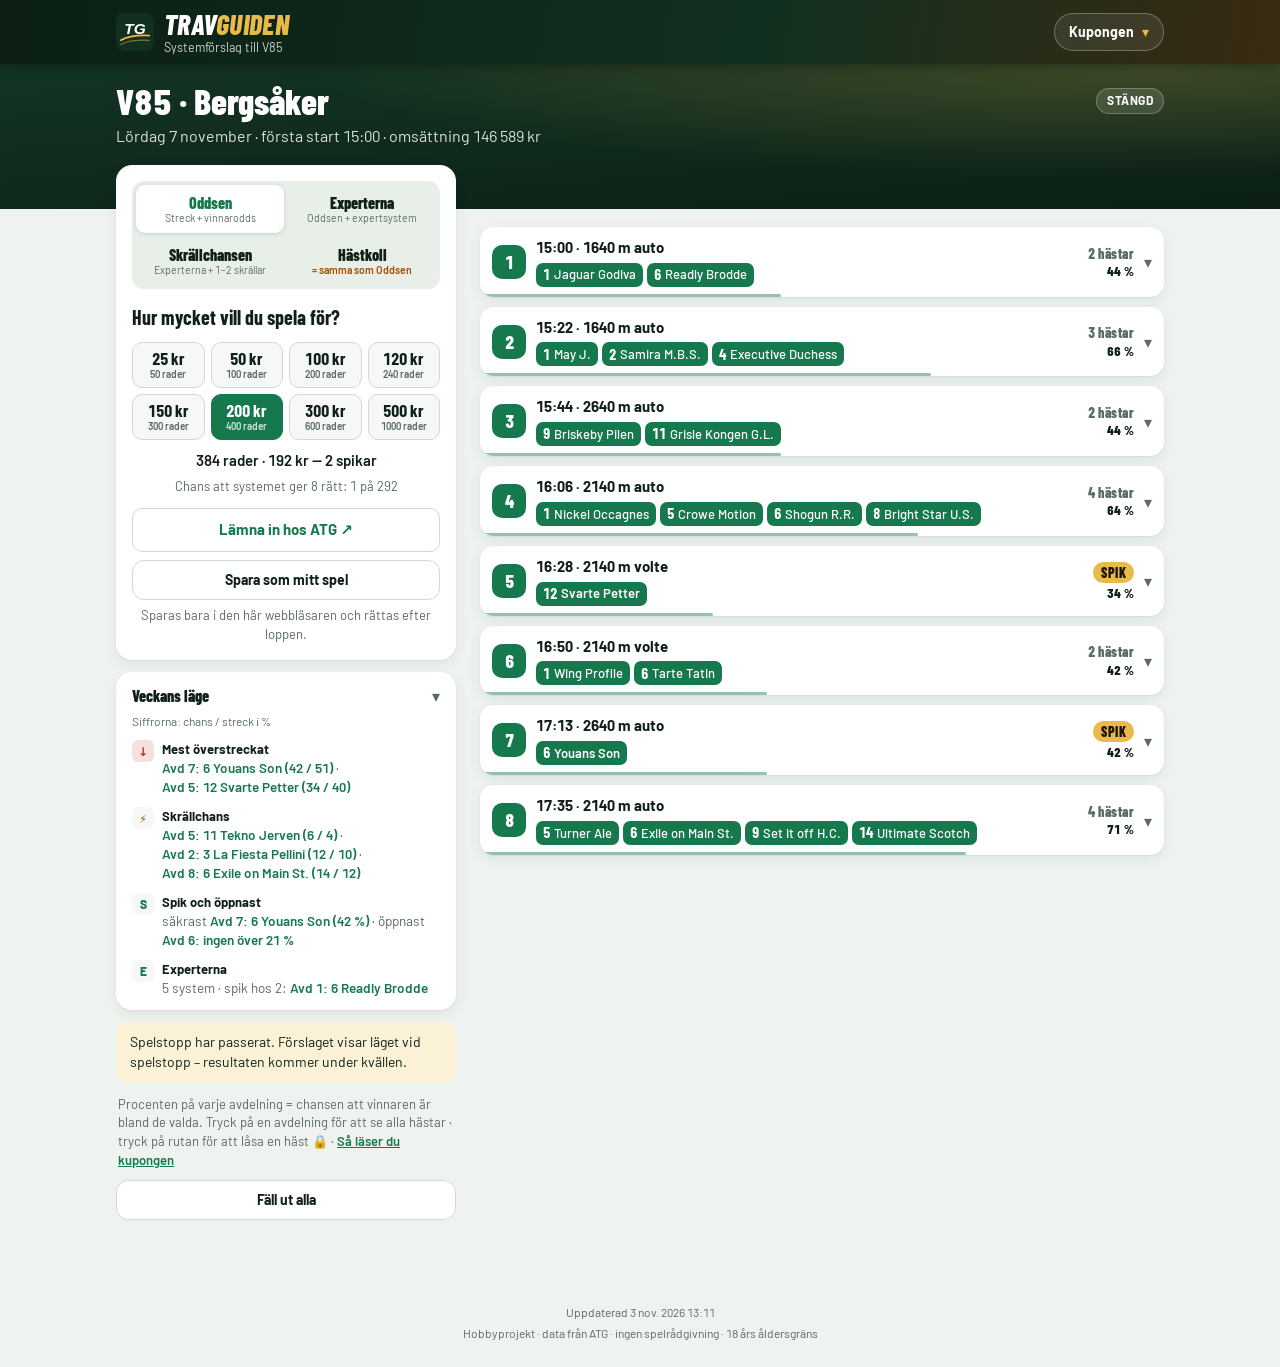
==== docs/index.html @ 3c661cef "Rätta: "= samma som Oddsen" markerades på kupongens knappar när rättningen visades body har också da" ====
<!doctype html>
<html lang="sv">
<head>
<meta charset="utf-8">
<meta name="viewport" content="width=device-width, initial-scale=1, viewport-fit=cover">
<meta name="theme-color" content="#0b1f15">
<meta name="description" content="Travguiden – systemförslag till lördagens V85 och V75 med streck, chans och värde per häst.">
<title>Travguiden</title>
<link rel="icon" type="image/svg+xml" href="bilder/ikon.svg?v=2">
<link rel="icon" type="image/png" sizes="32x32" href="bilder/ikon-32.png?v=2">
<link rel="apple-touch-icon" href="bilder/ikon-180.png?v=2">
<link rel="manifest" href="manifest.webmanifest?v=2">
<meta name="apple-mobile-web-app-title" content="Travguiden">
<link rel="preconnect" href="https://fonts.googleapis.com">
<link rel="preconnect" href="https://fonts.gstatic.com" crossorigin>
<link rel="stylesheet" href="https://fonts.googleapis.com/css2?family=Barlow:wght@400;500;600;700&family=Barlow+Condensed:wght@600;700;800&display=swap">
<link rel="stylesheet" href="app.css?v=20261103g">
<script type="module" src="app.js?v=20261103g"></script>
</head>
<body data-vy="kupong">
<header class="topp">
  <div class="topp-inre">
    <a class="varumarke" href="#kupong" aria-label="Travguiden – till kupongen">
      <img class="varumarke-ikon" src="bilder/ikon.svg?v=2" width="38" height="38" alt="">
      <span class="varumarke-text">
        <span class="ordmarke">TRAV<span>GUIDEN</span></span>
        <span id="undertitel" class="undertitel">Systemförslag till V85 och V75</span>
      </span>
    </a>
    <nav class="meny-val" aria-label="Huvudmeny">
      <button id="meny-knapp" class="meny-knapp" type="button" aria-haspopup="true" aria-expanded="false" aria-controls="meny-lista">
        <span id="meny-aktuell">Kupongen</span><span class="pil" aria-hidden="true">▾</span>
      </button>
      <ul id="meny-lista" class="meny-lista" hidden>
        <li><a href="#kupong" data-vy="kupong"><b>Kupongen</b><span>Systemförslag för lördagens omgång</span></a></li>
        <li><a href="#rattning" data-vy="rattning"><b>Förra omgången</b><span>Rättning av senaste omgången</span></a></li>
        <li><a href="#backtest" data-vy="backtest"><b>Om du spelat varje omgång</b><span>Insats, vinst och saldo sedan 2023</span></a></li>
        <li><a href="#om" data-vy="om"><b>Så funkar Travguiden</b><span>Streck, chans, värde och hur systemet räknas fram</span></a></li>
      </ul>
    </nav>
  </div>
</header>

<main>
  <!-- ===== Kupongen ===== -->
  <section class="vy" data-vy="kupong">
    <div class="omgang">
      <div class="omgang-inre">
        <div class="topprad">
          <h1 id="rubrik">Laddar …</h1>
          <span id="status" class="status" hidden></span>
        </div>
        <p id="underrubrik"></p>
        <p id="nedrakning" class="nedrakning" hidden></p>
      </div>
    </div>
    <div class="innehall tva-kolumner">
      <div class="sidopanel">
        <section class="kort budget" aria-labelledby="budget-rubrik">
<div class="forslag" role="radiogroup" aria-label="Vilket förslag">
            <button type="button" role="radio" data-kalla="modell" aria-checked="true"><b>Oddsen</b><span>Streck + vinnarodds</span></button>
            <button type="button" role="radio" data-kalla="experter" aria-checked="false"><b>Experterna</b><span>Oddsen + expertsystem</span></button>
            <button type="button" role="radio" data-kalla="skrall" aria-checked="false"><b>Skrällchansen</b><span>Experterna + 1–2 skrällar</span></button>
            <button type="button" role="radio" data-kalla="hastkoll" aria-checked="false"><b>Hästkoll</b><span>Oddsen + AI-formkoll · test</span></button>
          </div>
          <h2 id="budget-rubrik" class="kort-rubrik">Hur mycket vill du spela för?</h2>
          <div id="budgetknappar" class="budgetknappar" role="radiogroup" aria-label="Insats"></div>
          <p id="sammanfattning" class="sammanfattning" aria-live="polite"></p>
          <p id="systemchans" class="forklaring-kort"></p>
          <p id="forslag-info" class="forklaring-kort" aria-live="polite" hidden></p>
          <p id="fel" class="fel" role="alert" hidden></p>
          <a id="lamna-in" class="lamna-in" href="https://www.atg.se/spel/V85" target="_blank" rel="noopener noreferrer">Lämna in hos ATG<span class="sr-only"> (öppnas i nytt fönster)</span> <span aria-hidden="true">↗</span></a>
          <button id="spara-spel" class="knapp spara-spel" type="button">Spara som mitt spel</button>
          <p id="spara-info" class="forklaring-kort"></p>
        </section>
        <details id="veckolage" class="kort veckolage" open hidden>
          <summary>Veckans läge</summary>
          <div id="veckolage-innehall"></div>
        </details>
        <div id="banner" class="banner" hidden></div>
        <p class="tips-rad">Procenten på varje avdelning = chansen att vinnaren är bland de valda. Tryck på en avdelning för att se alla hästar · tryck på rutan för att låsa en häst 🔒 · <a href="#om">Så läser du kupongen</a></p>
        <div class="knapprad">
          <button id="fall-alla" class="knapp" type="button">Fäll ut alla</button>
          <button id="rensa" class="knapp" type="button" hidden>Rensa låsningar</button>
        </div>
      </div>
      <ol id="avdelningar" class="avdelningar" aria-label="Avdelningar"></ol>
    </div>
    <div id="flytlist" class="flytlist" aria-hidden="true">
      <span id="flyt-text"></span>
      <a id="flyt-lamna" class="flyt-knapp" href="https://www.atg.se/spel/V85" target="_blank" rel="noopener noreferrer" tabindex="-1">Lämna in ↗</a>
    </div>
  </section>

  <!-- ===== Förra omgången ===== -->
  <section class="vy" data-vy="rattning" hidden>
    <div class="omgang">
      <div class="omgang-inre">
        <div class="topprad"><h1 id="r-rubrik">Förra omgången</h1></div>
        <p id="r-underrubrik"></p>
      </div>
    </div>
    <div class="innehall tva-kolumner">
      <div class="sidopanel">
        <section class="kort budget" aria-labelledby="r-budget-rubrik">
<div class="forslag" role="radiogroup" aria-label="Vilket förslag i rättningen">
            <button type="button" role="radio" data-kalla="modell" aria-checked="true"><b>Oddsen</b><span>Streck + vinnarodds</span></button>
            <button type="button" role="radio" data-kalla="experter" aria-checked="false"><b>Experterna</b><span>Oddsen + expertsystem</span></button>
            <button type="button" role="radio" data-kalla="skrall" aria-checked="false"><b>Skrällchansen</b><span>Experterna + 1–2 skrällar</span></button>
            <button type="button" role="radio" data-kalla="hastkoll" aria-checked="false"><b>Hästkoll</b><span>Oddsen + AI-formkoll · test</span></button>
          </div>
          <h2 id="r-budget-rubrik" class="kort-rubrik">Så gick systemet</h2>
          <div id="r-budgetknappar" class="budgetknappar" role="radiogroup" aria-label="Insats i rättningen"></div>
          <div id="r-resultat" aria-live="polite"><p class="dampad">Laddar …</p></div>
        </section>
        <section id="r-minaspel" class="kort" hidden>
          <h2 class="kort-rubrik">Mina spel</h2>
          <div id="r-minaspel-innehall"></div>
        </section>
        <div class="knapprad"><button id="r-fall-alla" class="knapp" type="button">Fäll ut alla</button></div>
        <section id="r-utdelning" class="kort" hidden>
          <h2 class="kort-rubrik">Utdelning</h2>
          <div id="r-utdelning-innehall"></div>
        </section>
        <section id="r-expertliga" class="kort" hidden>
          <h2 class="kort-rubrik">Expertligan</h2>
          <div id="r-expertliga-innehall"></div>
        </section>
      </div>
      <ol id="r-avdelningar" class="avdelningar" aria-label="Avdelningar i förra omgången"></ol>
    </div>
  </section>

  <!-- ===== Backtest ===== -->
  <section class="vy innehall" data-vy="backtest" hidden>
    <h1 class="vy-rubrik">Om du spelat varje omgång</h1>
    <section class="kort">
      <p>Travguidens förslag på varje V75 (2023–2025 och från 28 november 2026) och V85 (oktober 2025 – november 2026), rättat mot riktiga utdelningar.
        Förslagen jämförs med samma system byggt på bara strecken.</p>
      <label class="arsval">Visa <select id="bt-period" class="arsval-lista" aria-label="Period"></select></label>
      <div id="bt-budgetknappar" class="budgetknappar" role="radiogroup" aria-label="Insats i backtestet"></div>
      <div id="backtest-innehall" aria-live="polite"><p class="dampad" style="margin-top:12px">Laddar historiken …</p></div>
    </section>
  </section>

  <!-- ===== Om ===== -->
  <section class="vy innehall om" data-vy="om" hidden>
    <h1 class="vy-rubrik">Så funkar Travguiden</h1>
    <section class="kort nytt" aria-labelledby="nytt-rubrik">
      <h2 id="nytt-rubrik">Nytt i Travguiden</h2>
      <ul class="nytt-lista">
        <li><time datetime="2026-11-03">3 nov</time> <b>Mina spel:</b> spara systemet du spelat – det rättas automatiskt under Förra omgången (sparas bara i webbläsaren).</li>
        <li><time datetime="2026-11-03">3 nov</time> <b>Kupongen:</b> chansen att vinnaren är med i varje avdelning, en list med rader och Lämna in längst ner i mobilen, och "= samma som Oddsen" på förslag som ger samma system.</li>
        <li><time datetime="2026-11-03">3 nov</time> <b>Veckans läge</b> på kupongen och <b>Expertligan</b> under Förra omgången.</li>
        <li><time datetime="2026-11-02">2 nov</time> Utländska banor: appen säger till när vinnarodds och Hästkoll saknas. Förberett för V75 den 28 november.</li>
        <li><time datetime="2026-11-01">1 nov</time> Täta uppdateringar före spelstopp även på söndagar och helgdagar. Hästkoll läser TR Medias kortspråk bättre.</li>
      </ul>
      <details class="nytt-aldre">
        <summary>Tidigare</summary>
        <ul class="nytt-lista">
          <li><time datetime="2026-10-30">30 okt</time> Backtestet per insats och omgång för omgång. Hemskärmsikon.</li>
          <li><time datetime="2026-10-25">25 okt</time> Hästkoll sparar sina bedömningar och tolkar loppkommentarerna rätt.</li>
          <li><time datetime="2026-10-17">17 okt</time> Hästkoll: AI läser TR Medias loppkommentarer, som eget förslag under test.</li>
          <li><time datetime="2026-10-15">15 okt</time> Skrällchansen bygger på experternas system.</li>
          <li><time datetime="2026-10-14">14 okt</time> Premiär: Oddsen, Experterna och Skrällchansen, rättning och backtest.</li>
        </ul>
      </details>
    </section>
    <section class="kort">
      <h2>Kupongen</h2>
      <p>Varje avdelning visar hästarna i startnummerordning. Rutan till höger har två siffror:</p>
      <ul>
        <li><b>Streck</b> – hur stor del av spelarna som valt hästen.</li>
        <li><b>Chans</b> – Travguidens bedömning av hur troligt det är att hästen vinner.</li>
        <li><span class="prick inline" aria-hidden="true"></span> <b>Orange prick</b> – chansen är minst två procentenheter högre än strecken. Hästen är understreckad och betalar mer om den vinner.</li>
        <li>Gröna rutor är systemets hästar. Tryck på en ruta för att låsa hästen 🔒 – den kommer då alltid med, och resten av systemet räknas om runt den.</li>
      </ul>
    </section>
    <section class="kort">
      <h2>V85 och V75</h2>
      <p>V85 ersatte V75 den 25 oktober 2025. Den 28 november 2026 kommer V75 tillbaka och V85 pausas. Travguiden
        följer båda: nya V75 har 7 avdelningar, utdelning för 7, 6 och 5 rätt och radpriset 60 öre (V85: 8 avdelningar,
        8–5 rätt och 50 öre). Appen byter av sig själv när ATG lägger ut den första nya V75-omgången. Tillägget V7
        (bara utdelning på 7 rätt) räknas inte med.</p>
    </section>
    <section class="kort">
      <h2>Tre förslag</h2>
      <ul>
        <li><b>Oddsen</b> – chansen räknad på strecken och, på tävlingsdagen, vinnaroddsen (se nedan).</li>
        <li><b>Experterna</b> – Oddsen plus experternas egna system från ATG:s tipsartiklar, till exempel
          <i>Fem tippar V85</i> där fem kuskar, tränare och gäster lägger var sitt system. En häst som många experter
          tar med, särskilt som spik, får högre chans. Hur mycket experterna väger skattas när tillräckligt många
          omgångar med expertsystem är avgjorda; tills dess väger de försiktigt.</li>
        <li><b>Hästkoll · test</b> – Oddsen justerad med AI:ns bedömning av hästarnas senaste lopp (se Hästkoll nedan):
          högre chans för en häst som var bättre än placeringarna visar, lägre för en som var sämre. Under test – den
          ska först visa i statistiken att den träffar bättre än Oddsen.</li>
        <li><b>Skrällchansen</b> – Experternas chans (Oddsens om expertsystemen inte kommit än), men systemet måste ha
          med omgångens bästa skrällar: en häst som inte är favorit, har högst 15 % av strecken, minst 5 % chans och
          tydligt högre chans än streck. En häst som experterna tar med trots lågt streck rankas därför högre. En
          skräll upp till 200 kr, två över det.</li>
      </ul>
    </section>
    <section class="kort">
      <h2>Hästkoll</h2>
      <p>För varje häst visas utrustningen (skor och vagn, med markering när något ändrats sedan förra starten),
        kuskbyte och formen i de senaste starterna. AI:n läser dessutom TR Medias loppkommentarer och bedömer om
        hästen var bättre eller sämre än placeringarna visar – "AI ↑" och "AI ↓" i hästraden. Det är under test och
        påverkar inte förslagen än; se "Under test" nedan.</p>
    </section>
    <section class="kort">
      <h2>Hur chansen räknas fram</h2>
      <p>Grunden är strecken: miljontals kronor fördelade över hästarna. De är en bra bedömning men inte perfekt.
        Historiken visar att folket är för säkert på favoriterna, så Travguiden plattar ut strecken något
        (<i>chans ∝ streck<sup>a</sup></i>, där <i>a</i> skattas på alla avgjorda lopp). När vinnarpoolen har
        tillräckligt med pengar på tävlingsdagen vägs vinnaroddsen in.</p>
      <p>Hästarnas spår, tillägg, kuskens form och karriärstatistik har också testats. De förbättrade inte
        bedömningen – strecken har redan tagit hänsyn till dem.</p>
      <div id="om-statistik"></div>
    </section>
    <section class="kort">
      <h2>Hur systemet väljs</h2>
      <p>För varje avdelning prövas alla kombinationer av hästar. Poängen väger ihop två saker: chansen att
        avdelningen sitter, och hur understreckade de valda hästarna är (understreckade hästar ger högre
        utdelning). Sedan väljs den kombination över alla åtta avdelningar som ger högst total poäng inom
        din insats. Raderna kostar 50 öre styck.</p>
    </section>
    <section class="kort" aria-labelledby="drift-rubrik">
      <h2 id="drift-rubrik">Driftstatus</h2>
      <p class="dampad liten">Läget vid senaste uppdateringen – så ser du direkt om något strular.</p>
      <ul id="drift" class="driftlista"><li class="dampad">Laddar …</li></ul>
    </section>
    <section class="kort">
      <h2>Källor</h2>
      <ul class="kallista">
        <li><b>ATG – tävlingsinformation</b> (<a href="https://www.atg.se/spel/V85" target="_blank" rel="noopener noreferrer">atg.se</a>):
          startlistor, hästarnas och kuskarnas statistik, strecken, vinnarodds, resultat och utdelning. Hämtas
          från samma öppna data som atg.se själv använder.</li>
        <li><b>ATG – tipsartiklar</b> (<a href="https://www.atg.se/V85/tips" target="_blank" rel="noopener noreferrer">atg.se/V85/tips</a>):
          experternas system, bland annat <i>Fem tippar V85</i>. Systemen är ATG-kuponger, så vilka hästar experterna
          valt läses direkt utan tolkning.</li>
        <li><b>Historik:</b> alla V75-omgångar sedan 2023 och alla V85-omgångar sedan premiären 25 oktober 2025.</li>
        <li><b>Google Gemini</b> skriver den korta AI-kommentaren till varje lopp utifrån uppgifterna ovan, och gör
          Hästkoll: läser TR Medias korta loppkommentarer från hästarnas senaste starter (från ATG) och bedömer om
          hästen var bättre eller sämre än placeringarna visar. Inget annat material skickas till AI:n.</li>
      </ul>
      <p>Data hämtas automatiskt flera gånger om dagen och extra ofta på lördagar fram till spelstopp.
        Koden finns på <a href="https://github.com/KKandenas/travguiden" target="_blank" rel="noopener noreferrer">GitHub</a>.</p>
      <p>Travguiden är ett hobbyprojekt utan koppling till ATG och ingen spelrådgivning. Spel om pengar kan vara
        beroendeframkallande – spela för belopp du har råd att förlora.
        <a href="https://www.stodlinjen.se" target="_blank" rel="noopener noreferrer">Stödlinjen.se</a></p>
    </section>
  </section>
</main>

<footer class="fot">
  <p id="fot-uppdaterad"></p>
  <p>Hobbyprojekt · data från ATG · ingen spelrådgivning · 18 års åldersgräns</p>
</footer>
</body>
</html>
---- docs/app.css ----
/* Travguiden – mörkgrönt och guld (travbana i kvällsljus). Färger som tokens; mörkt läge nedan. */
:root {
  --primar: #16794d;       /* valda hästar, aktiva knappar */
  --primar-mork: #0f5c3a;
  --gul: #e9b949;          /* accent: låsningar och huvudknapp */
  --gul-text: #1d1606;
  --bg: #eef3ef;
  --yta: #ffffff;
  --yta-2: #f5f8f5;
  --text: #102018;
  --dampad: #5a6b62;
  --linje: #dbe4dd;
  --ruta: #e8efe9;
  --ruta-kant: #cfdbd2;
  --vald-text: #ffffff;
  --orange: #f07f1a;
  --orange-text: #a24e00;
  --ratt: #1b8a4b;
  --fel: #c0392b;
  --banner: #fbf1d6;
  --serie-1: #2a78d6;
  --serie-2: #8a5bd6;
  --serie-3: #eb6834;
  --serie-4: #1a9e8f;
  --serie-5: #8a958e;
  --skugga: 0 1px 2px rgba(10, 40, 25, .06), 0 4px 14px rgba(10, 40, 25, .07);
  --radie: 16px;
  --rubrikfont: "Barlow Condensed", "Arial Narrow", system-ui, sans-serif;
  color-scheme: light;
}
@media (prefers-color-scheme: dark) {
  :root:not([data-theme="light"]) {
    --primar: #23a066; --primar-mork: #1b8754; --gul: #f0c45a; --gul-text: #1d1606;
    --bg: #07110c; --yta: #0f1c15; --yta-2: #14241b; --text: #e9f2ec; --dampad: #93a89b;
    --linje: #1f3428; --ruta: #172a1f; --ruta-kant: #2a4535; --vald-text: #ffffff;
    --orange: #ff9c33; --orange-text: #ff9c33; --ratt: #4cc27f; --fel: #ef6b5b; --banner: #2b2510;
    --serie-1: #3987e5; --serie-2: #a07ce8; --serie-3: #d95926; --serie-4: #2bb3a3; --serie-5: #7c8a82;
    --skugga: 0 1px 2px rgba(0, 0, 0, .35), 0 4px 14px rgba(0, 0, 0, .3);
    color-scheme: dark;
  }
}
:root[data-theme="dark"] {
  --primar: #23a066; --primar-mork: #1b8754; --gul: #f0c45a; --gul-text: #1d1606;
  --bg: #07110c; --yta: #0f1c15; --yta-2: #14241b; --text: #e9f2ec; --dampad: #93a89b;
  --linje: #1f3428; --ruta: #172a1f; --ruta-kant: #2a4535; --vald-text: #ffffff;
  --orange: #ff9c33; --orange-text: #ff9c33; --ratt: #4cc27f; --fel: #ef6b5b; --banner: #2b2510;
  --serie-1: #3987e5; --serie-2: #a07ce8; --serie-3: #d95926; --serie-4: #2bb3a3; --serie-5: #7c8a82;
  --skugga: 0 1px 2px rgba(0, 0, 0, .35), 0 4px 14px rgba(0, 0, 0, .3);
  color-scheme: dark;
}

* { box-sizing: border-box; }
html { -webkit-text-size-adjust: 100%; }
body {
  margin: 0; background: var(--bg); color: var(--text);
  font: 16px/1.45 Barlow, system-ui, -apple-system, "Segoe UI", Roboto, sans-serif;
  font-variant-numeric: tabular-nums; padding-bottom: env(safe-area-inset-bottom);
}
.innehall, .omgang-inre, .fot { max-width: 560px; margin: 0 auto; padding: 0 16px; }
h1, h2, h3, p { margin: 0; }
button { font: inherit; color: inherit; }
.sr-only { position: absolute; width: 1px; height: 1px; overflow: hidden; clip: rect(0 0 0 0); white-space: nowrap; }
.dampad { color: var(--dampad); }
[hidden] { display: none !important; }

/* ---------- header ---------- */
.topp {
  position: sticky; top: 0; z-index: 20; color: #fff; padding-top: env(safe-area-inset-top);
  background: linear-gradient(100deg, #0b1f15 0%, #12301f 60%, #3a2a12 100%);
  box-shadow: 0 2px 12px rgba(0, 0, 0, .35);
}
.topp-inre { max-width: 560px; margin: 0 auto; padding: 0 16px; display: flex; align-items: center; justify-content: space-between; gap: 10px; min-height: 64px; }
.varumarke { display: inline-flex; align-items: center; gap: 10px; color: #fff; text-decoration: none; min-width: 0; }
.varumarke-ikon { width: 38px; height: 38px; flex: none; }
.varumarke-text { display: flex; flex-direction: column; min-width: 0; line-height: 1; }
.ordmarke { font-family: var(--rubrikfont); font-weight: 800; font-style: italic; font-size: 24px; letter-spacing: .01em; }
.ordmarke span { color: var(--gul); }
.undertitel { font-size: 12.5px; opacity: .8; margin-top: 3px; white-space: nowrap; overflow: hidden; text-overflow: ellipsis; }
.meny-val { position: relative; flex: none; }
.meny-knapp {
  display: inline-flex; align-items: center; gap: 8px; min-height: 38px; padding: 0 14px; border-radius: 999px;
  background: rgba(255, 255, 255, .08); border: 1px solid rgba(255, 255, 255, .28); color: #fff;
  font-weight: 700; font-size: 14px; cursor: pointer;
}
.meny-knapp .pil { color: var(--gul); transition: transform .15s; }
.meny-knapp[aria-expanded="true"] .pil { transform: rotate(180deg); }
.meny-lista {
  position: absolute; right: 0; top: calc(100% + 8px); width: min(300px, calc(100vw - 32px));
  list-style: none; margin: 0; padding: 6px; background: var(--yta); color: var(--text);
  border-radius: 14px; box-shadow: 0 10px 30px rgba(0, 0, 0, .25);
}
.meny-lista a { display: block; padding: 10px 12px; border-radius: 10px; color: inherit; text-decoration: none; }
.meny-lista a b { display: block; font-size: 15px; }
.meny-lista a span { display: block; font-size: 12px; color: var(--dampad); }
.meny-lista a:hover, .meny-lista a:focus-visible { background: var(--ruta); outline: none; }
.meny-lista a[aria-current="page"] { box-shadow: inset 3px 0 0 var(--gul); background: var(--yta-2); }

/* ---------- omgångshuvud ---------- */
.omgang {
  background: radial-gradient(120% 140% at 90% 0%, rgba(233, 185, 73, .22) 0%, transparent 55%),
              linear-gradient(175deg, #143524 0%, #0b1f15 100%);
  color: #fff; padding: 18px 0 62px;
}
.topprad { display: flex; align-items: center; justify-content: space-between; gap: 8px; }
.status {
  font-size: 12px; font-weight: 700; letter-spacing: .04em; text-transform: uppercase; white-space: nowrap;
  background: rgba(255, 255, 255, .12); border: 1px solid rgba(255, 255, 255, .25); padding: 3px 10px; border-radius: 999px;
}
.status.oppen::before { content: ""; display: inline-block; width: 7px; height: 7px; border-radius: 50%; background: #5ee08f; margin-right: 6px; vertical-align: 1px; }
h1 { font-family: var(--rubrikfont); font-size: 36px; font-weight: 800; line-height: 1.05; }
.omgang p { margin-top: 4px; opacity: .85; }
.nedrakning {
  display: inline-flex; margin-top: 12px !important; opacity: 1 !important; font-weight: 700; font-size: 14px;
  background: var(--gul); color: var(--gul-text); padding: 6px 12px; border-radius: 999px;
}
.vy-rubrik { font-family: var(--rubrikfont); font-size: 30px; margin: 22px 0 12px; }

/* ---------- kort och budget ---------- */
.kort { background: var(--yta); border-radius: var(--radie); padding: 16px; margin-bottom: 12px; box-shadow: var(--skugga); }
.kort-rubrik { font-family: var(--rubrikfont); font-size: 20px; font-weight: 700; margin-bottom: 10px; }
.budget { margin-top: -44px; position: relative; z-index: 1; }
.forslag { display: grid; grid-template-columns: repeat(2, 1fr); gap: 4px; padding: 4px; background: var(--ruta); border-radius: 12px; margin-bottom: 14px; }
.forslag button { border: 0; border-radius: 9px; background: transparent; padding: 8px 4px; cursor: pointer; text-align: center; line-height: 1.2; }
.forslag button b { display: block; font-family: var(--rubrikfont); font-size: 16px; font-weight: 800; }
.forslag button span { display: block; font-size: 10.5px; color: var(--dampad); }
.forslag button[aria-checked="true"] { background: var(--yta); box-shadow: 0 1px 4px rgba(10, 40, 25, .15); }
.forslag button[aria-checked="true"] b { color: var(--primar); }
.forslag button.lika span { color: var(--orange-text); font-weight: 600; }
.forslag button:focus-visible { outline: 2px solid var(--gul); outline-offset: 2px; }
.budgetknappar { display: grid; grid-template-columns: repeat(4, 1fr); gap: 6px; }
.budgetknappar button {
  min-height: 46px; border-radius: 10px; border: 1.5px solid var(--ruta-kant); background: var(--yta-2);
  font-family: var(--rubrikfont); font-weight: 700; font-size: 17px; cursor: pointer; padding: 0; line-height: 1;
}
.budgetknappar button small { display: block; font-size: 10px; font-family: Barlow, sans-serif; font-weight: 600; color: var(--dampad); margin-top: 2px; }
.budgetknappar button[aria-checked="true"] { background: var(--primar); color: var(--vald-text); border-color: var(--primar); }
.budgetknappar button[aria-checked="true"] small { color: var(--vald-text); opacity: .8; }
.sammanfattning { margin-top: 10px; font-weight: 600; text-align: center; font-size: 15px; }
.forklaring-kort { margin-top: 6px; text-align: center; font-size: 13px; color: var(--dampad); }
.fel { margin-top: 8px; color: var(--fel); font-size: 14px; text-align: center; }
.banner { background: var(--banner); border-radius: 12px; padding: 10px 14px; margin-bottom: 12px; font-size: 14px; }
.kort.veckolage { padding: 0; }
.veckolage summary { cursor: pointer; padding: 12px 16px; font-family: var(--rubrikfont); font-weight: 800; font-size: 16px; list-style: none;
  display: flex; justify-content: space-between; align-items: center; }
.veckolage summary::-webkit-details-marker { display: none; }
.veckolage summary::after { content: "▾"; color: var(--dampad); transition: transform .15s; }
.veckolage:not([open]) summary::after { transform: rotate(-90deg); }
#veckolage-innehall { padding: 0 16px 12px; display: grid; gap: 10px; }
.vl-forklaring { font-size: 12px; color: var(--dampad); margin: -6px 0 0; }
.vl-rad { display: grid; grid-template-columns: 22px minmax(0, 1fr); gap: 8px; font-size: 13.5px; line-height: 1.4; }
.vl-rad b { display: block; font-size: 13px; }
.vl-text { margin: 1px 0 0; color: var(--dampad); }
.vl-lank { background: none; border: 0; padding: 0; font: inherit; color: var(--primar); font-weight: 600; cursor: pointer; text-align: left; }
.vl-lank:hover { text-decoration: underline; }
.vl-motiv { display: block; margin-top: 2px; }
.avd, .hast { scroll-margin-top: 84px; }
.vl-ikon { width: 22px; height: 22px; border-radius: 6px; display: grid; place-items: center; font-size: 12px; font-weight: 800; line-height: 1;
  background: var(--yta-2); color: var(--primar); }
.vl-ikon.ned { background: color-mix(in srgb, var(--fel) 15%, transparent); color: var(--fel); }
.vl-ikon.ned::before { content: "↓"; }
.vl-ikon.varde::before { content: ""; width: 9px; height: 9px; border-radius: 50%; background: var(--orange); }
.vl-ikon.skrall { color: var(--orange-text); }
.vl-ikon.skrall::before { content: "⚡"; font-size: 11px; }
.vl-ikon.spik::before { content: "S"; }
.vl-ikon.hastkoll::before { content: "H"; }
.vl-ikon.experter::before { content: "E"; }
.tips-rad { font-size: 13px; color: var(--dampad); margin: 0 2px 10px; }
.tips-rad a, .om a { color: var(--primar); font-weight: 600; }
.lamna-in { display: block; margin-top: 12px; text-align: center; font-weight: 700; font-size: 15px; color: var(--primar); text-decoration: none; padding: 10px; border-radius: 10px; border: 1.5px solid var(--ruta-kant); }
.lamna-in:hover, .lamna-in:focus-visible { border-color: var(--primar); }
.knapp { min-height: 44px; border-radius: 12px; border: 1.5px solid var(--ruta-kant); background: var(--yta); font-weight: 700; cursor: pointer; padding: 0 18px; width: 100%; }

/* ---------- avdelningar ---------- */
.avdelningar { list-style: none; margin: 0; padding: 0; }
.avd { background: var(--yta); border-radius: 14px; margin-bottom: 10px; overflow: hidden; box-shadow: var(--skugga); }
.avd-huvud {
  display: flex; align-items: center; gap: 10px; padding: 10px 12px; width: 100%;
  background: none; border: 0; text-align: left; cursor: pointer;
}
.avd.utfalld .avd-huvud { border-bottom: 1px solid var(--linje); }
.avd-huvud .pil { flex: none; color: var(--dampad); transition: transform .15s; }
.avd.utfalld .avd-huvud .pil { transform: rotate(180deg); }
.avd-huvud:focus-visible { outline: 2px solid var(--gul); outline-offset: -2px; }
.brickor { display: flex !important; flex-wrap: wrap; gap: 4px; margin-top: 4px; white-space: normal !important; }
.bricka {
  display: inline-flex; align-items: center; gap: 4px; min-width: 24px; height: 24px; padding: 0 7px; border-radius: 7px;
  background: var(--primar); color: #fff; font-size: 13px; font-weight: 600;
}
.bricka b { font-family: var(--rubrikfont); font-size: 15px; }
.bricka.last { box-shadow: 0 0 0 2px var(--gul); }
.bricka.skrall { background: var(--orange); }
.bricka.vann { background: var(--ratt); }
.bricka.vann::after { content: "✓"; font-size: 12px; }
.avd.miss .bricka { background: var(--dampad); }
.vann-annan { font-size: 12px; color: var(--fel); font-weight: 600; align-self: center; }
.avd-kropp .loppnamn { font-size: 12.5px; color: var(--dampad); padding: 8px 12px 0; }
.ai-kommentar {
  margin: 8px 12px 4px; padding: 9px 11px; border-radius: 10px; background: var(--yta-2);
  border-left: 3px solid var(--gul); font-size: 14px; line-height: 1.45;
}
.ai-etikett {
  display: inline-block; font-size: 10px; font-weight: 800; letter-spacing: .06em; color: var(--gul-text);
  background: var(--gul); border-radius: 4px; padding: 1px 5px; margin-right: 6px; vertical-align: 1px;
}
.knapprad { display: flex; gap: 8px; margin-bottom: 12px; }
.knapprad .knapp { min-height: 40px; font-size: 14px; }
.avd-nr {
  flex: none; display: grid; place-items: center; width: 34px; height: 34px; border-radius: 10px;
  background: var(--primar); color: #fff; font-family: var(--rubrikfont); font-weight: 800; font-size: 18px; line-height: 1;
}
.avd-text { min-width: 0; flex: 1; }
.avd-text > b { display: block; font-size: 15px; }
.avd-typ { flex: none; font-family: var(--rubrikfont); font-weight: 800; font-size: 14px; letter-spacing: .03em; color: var(--dampad); text-align: right; line-height: 1.1; }
.avd-typ .spik { display: inline-block; color: var(--gul-text); background: var(--gul); padding: 3px 8px; border-radius: 999px; }
.avd-typ small { display: block; margin-top: 3px; font-size: 13px; color: var(--text); letter-spacing: 0; }
.avd-huvud { position: relative; }
.tackning { position: absolute; left: 0; bottom: 0; height: 3px; background: var(--primar); opacity: .45; border-radius: 0 2px 2px 0; }
.avd.miss .tackning { background: var(--fel); }
.bricka-namn { display: none; font-weight: 500; }
.avd.traff .avd-nr { background: var(--ratt); }
.avd.miss .avd-nr { background: var(--fel); }

.hastar { list-style: none; margin: 0; padding: 0; }
.hast { border-top: 1px solid var(--linje); }
.hast:first-child { border-top: 0; }
.hast-rad { display: grid; grid-template-columns: minmax(0, 1fr) auto; align-items: center; }
.hast-info {
  display: grid; grid-template-columns: 28px minmax(0, 1fr); gap: 10px; align-items: center; width: 100%;
  padding: 7px 4px 7px 12px; background: none; border: 0; text-align: left; cursor: pointer; min-width: 0;
}
.startnr {
  display: grid; place-items: center; width: 28px; height: 28px; border-radius: 7px; background: var(--ruta);
  border: 1.5px solid var(--ruta-kant); font-family: var(--rubrikfont); font-weight: 800; font-size: 15px;
}
.namnblock { min-width: 0; }
.hastnamn { display: block; font-weight: 700; font-size: 15px; line-height: 1.2; white-space: nowrap; overflow: hidden; text-overflow: ellipsis; }
.kusk { display: block; font-size: 12px; color: var(--dampad); margin-top: 1px; white-space: nowrap; overflow: hidden; text-overflow: ellipsis; }
.hast.struken .hastnamn { text-decoration: line-through; color: var(--dampad); }
.hast.struken .startnr { opacity: .5; }
.vinnar-mark { color: var(--ratt); font-weight: 800; }
.andring {
  display: inline-block; margin-left: 5px; padding: 0 5px; border-radius: 4px; font-size: 10.5px; font-weight: 700;
  color: var(--primar); background: color-mix(in srgb, var(--primar) 12%, transparent); vertical-align: 1px;
}
.detaljer .tidigare { list-style: none; margin: 8px 0 0; padding: 0; display: grid; gap: 2px; font-size: 12.5px; color: var(--dampad); }
.detaljer .tidigare b { display: inline-block; min-width: 26px; color: var(--text); }
.skrall-mark { color: var(--orange-text); font-weight: 800; font-size: 11px; letter-spacing: .04em; }

.valruta {
  position: relative; display: grid; grid-template-columns: 44px 44px; align-items: center; margin: 5px 10px 5px 0;
  min-height: 40px; border-radius: 10px; border: 1.5px solid var(--ruta-kant); background: var(--yta-2); cursor: pointer; padding: 0;
  text-align: center; line-height: 1.05;
}
.valruta b { font-family: var(--rubrikfont); font-size: 17px; font-weight: 800; }
.valruta small { display: block; font-size: 9.5px; color: var(--dampad); letter-spacing: .02em; }
.valruta .del + .del { border-left: 1px solid var(--ruta-kant); }
.hast.vald .valruta { background: var(--primar); border-color: var(--primar); color: var(--vald-text); }
.hast.vald .valruta small { color: var(--vald-text); opacity: .85; }
.hast.vald .valruta .del + .del { border-left-color: rgba(255, 255, 255, .3); }
.hast.vald .startnr { background: var(--primar); border-color: var(--primar); color: #fff; }
.hast.last .valruta { box-shadow: 0 0 0 2px var(--gul); border-color: var(--gul); }
.las { position: absolute; top: -7px; left: -6px; font-size: 11px; }
.prick { position: absolute; top: 3px; right: 3px; width: 8px; height: 8px; border-radius: 50%; background: var(--orange); box-shadow: 0 0 0 1.5px var(--yta-2); }
.hast.vald .prick { box-shadow: 0 0 0 1.5px var(--primar); }
.prick.inline { position: static; display: inline-block; vertical-align: -1px; box-shadow: none; }
.valruta:disabled { cursor: default; opacity: .5; }
.valruta:focus-visible, .hast-info:focus-visible, .budgetknappar button:focus-visible, .meny-knapp:focus-visible, .knapp:focus-visible { outline: 2px solid var(--gul); outline-offset: 2px; }
.hast.vinnare { box-shadow: inset 3px 0 0 var(--ratt); }

.detaljer { padding: 4px 12px 12px 50px; font-size: 13.5px; color: var(--text); }
.detaljer dl { display: grid; grid-template-columns: auto 1fr; gap: 3px 12px; margin: 0; }
.detaljer dt { color: var(--dampad); }
.detaljer dd { margin: 0; }
.detaljer p { margin-top: 6px; color: var(--dampad); }

/* ---------- rättning och backtest ---------- */
.liga-intro { font-size: 13px; color: var(--dampad); margin: -4px 0 10px; }
.liga-rubrik { font-size: 14px; font-weight: 700; margin: 12px 0 4px; }
.liga-lista { list-style: none; margin: 0; padding: 0; }
.liga-lista li { padding: 8px 0; border-top: 1px solid var(--linje); font-size: 13px; line-height: 1.45; }
.liga-lista li:first-child { border-top: 0; }
.liga-lista li > b { display: block; font-size: 14px; }
.liga-lista li > span { display: block; color: var(--dampad); }
.liga-lista li > span b { color: var(--text); }
.liga-lista li > span b.plus { color: var(--ratt); }
.liga-gaster { margin-top: 10px; }
.om .nytt-lista { list-style: none; padding: 0; margin: 0; }
.om .nytt-lista li { margin: 0; padding: 6px 0; border-top: 1px solid var(--linje); font-size: 14px; line-height: 1.45; }
.nytt-lista li:first-child { border-top: 0; }
.nytt-lista time { display: inline-block; min-width: 46px; font-weight: 700; color: var(--dampad); font-size: 13px; }
.nytt-aldre { margin-top: 6px; }
.nytt-aldre summary { cursor: pointer; font-weight: 600; color: var(--primar); font-size: 13.5px; }
.spara-spel { margin-top: 8px; min-height: 40px; font-size: 14px; }
.spara-spel:disabled { cursor: default; color: var(--primar); border-color: var(--primar); opacity: 1; }
.minaspel-lista li { display: flex; gap: 8px; align-items: flex-start; }
.minaspel-lista li > div { flex: 1; min-width: 0; }
.minaspel-lista li > div > b { display: block; font-size: 13.5px; }
.minaspel-lista li > div > span { display: block; color: var(--dampad); }
.minaspel-totalt { font-size: 13.5px; margin: 10px 0 0; }
.ta-bort { flex: none; width: 28px; height: 28px; border-radius: 8px; border: 1px solid var(--linje); background: var(--yta-2);
  color: var(--dampad); font-size: 16px; line-height: 1; cursor: pointer; }
.liga-gaster summary { cursor: pointer; font-weight: 600; color: var(--primar); font-size: 13.5px; }
.r-stort { display: grid; grid-template-columns: 1fr 1fr; gap: 8px; margin-top: 12px; }
.r-stort > div { background: var(--yta-2); border: 1px solid var(--linje); border-radius: 12px; padding: 10px 12px; }
.r-stort b { display: block; font-family: var(--rubrikfont); font-size: 28px; font-weight: 800; line-height: 1.1; }
.r-stort span { font-size: 13px; color: var(--dampad); }
.plus { color: var(--ratt); }
.minus { color: var(--fel); }
.stat-tabell { width: 100%; border-collapse: collapse; font-size: 14px; }
.stat-tabell th { text-align: left; font-weight: 600; color: var(--dampad); font-size: 12px; padding: 4px 6px 4px 0; }
.stat-tabell td { padding: 7px 6px 7px 0; border-top: 1px solid var(--linje); vertical-align: middle; }
.stat-tabell .tal { text-align: right; white-space: nowrap; }
.stat-tabell tr.har-vinst td { color: var(--ratt); font-weight: 700; }
.stat-tabell tr.aktiv td { font-weight: 700; background: var(--yta-2); }
.stat-tabell td.basta { font-weight: 800; color: var(--primar); }
.stat-tabell.omgangar td, .stat-tabell.omgangar th, .per-insats-tabell td, .per-insats-tabell th { white-space: nowrap; }
.stat-tabell.omgangar td.plus { color: var(--ratt); }
.tabell-scroll { overflow-x: auto; }
.bt-diagram { margin-top: 14px; }
.bt-diagram svg { display: block; width: 100%; height: auto; overflow: visible; }
.bt-diagram .axel { fill: var(--dampad); font-size: 10px; }
.bt-diagram .grid { stroke: var(--linje); stroke-width: 1; }
.bt-diagram .noll { stroke: var(--dampad); stroke-width: 1; stroke-dasharray: 3 3; }
.bt-diagram .linje { fill: none; stroke-width: 2; stroke-linejoin: round; }
.nyckel { display: inline-block; width: 14px; height: 3px; border-radius: 1px; vertical-align: middle; margin-right: 4px; }
.bt-not { color: var(--dampad); font-size: 13px; margin-top: 10px; }
.arsval { display: flex; align-items: center; gap: 8px; margin: 12px 0; font-size: 14px; font-weight: 600; color: var(--dampad); }
.arsval-lista {
  font: inherit; font-weight: 700; color: var(--text); background: var(--yta-2); min-height: 40px; flex: 1; min-width: 0;
  border: 1.5px solid var(--ruta-kant); border-radius: 10px; padding: 8px 10px; cursor: pointer;
}
.arsval-lista:focus-visible { outline: 2px solid var(--gul); outline-offset: 2px; }

/* ---------- om-sidan ---------- */
.om h2 { font-family: var(--rubrikfont); font-size: 22px; font-weight: 800; margin-bottom: 8px; }
.om p { font-size: 15px; line-height: 1.55; }
.om p + p { margin-top: 10px; }
.om ul { margin: 10px 0; padding-left: 20px; font-size: 15px; line-height: 1.5; }
.om li { margin-bottom: 6px; }
.om .kallista { list-style: none; padding-left: 0; }
.om .kallista li { padding: 8px 0; border-top: 1px solid var(--linje); margin: 0; }

/* driftstatus */
.liten { font-size: 13px; }
.om .driftlista { list-style: none; padding: 0; margin: 10px 0 0; display: grid; gap: 10px; }
.driftlista li { display: flex; gap: 10px; align-items: flex-start; margin: 0; }
.driftlista b { font-size: 14px; }
.om .driftlista p { margin: 1px 0 0; font-size: 13px; color: var(--dampad); line-height: 1.4; }
.drift-ikon { flex: none; width: 22px; height: 22px; border-radius: 50%; display: grid; place-items: center; font-size: 12px; font-weight: 800; color: #fff; background: var(--dampad); margin-top: 1px; }
.drift-ok .drift-ikon { background: var(--ratt); }
.drift-varning .drift-ikon { background: var(--orange); }
.drift-fel .drift-ikon { background: var(--fel); }
.drift-info .drift-ikon { background: var(--ruta-kant); color: var(--dampad); }

.fot { padding: 8px 16px 24px; text-align: center; color: var(--dampad); font-size: 12px; }
.fot p + p { margin-top: 4px; }

/* ---------- mobil: flytande list med rader och ATG-knappen ---------- */
.flytlist {
  position: fixed; left: 0; right: 0; bottom: 0; z-index: 20; display: flex; align-items: center; gap: 10px;
  padding: 10px 16px calc(10px + env(safe-area-inset-bottom)); background: var(--yta); box-shadow: 0 -2px 12px rgba(0, 0, 0, .15);
  font-weight: 600; font-size: 14px; transform: translateY(110%); transition: transform .2s; visibility: hidden;
}
.flytlist.synlig { transform: none; visibility: visible; }
body:not([data-vy="kupong"]) .flytlist { display: none; }
#flyt-text { flex: 1; min-width: 0; }
.flyt-knapp { flex: none; background: var(--primar); color: var(--vald-text); text-decoration: none; font-weight: 700; padding: 9px 14px; border-radius: 10px; }
body[data-vy="kupong"] main { padding-bottom: 64px; }

/* ---------- dator: två kolumner ---------- */
@media (min-width: 900px) {
  .innehall, .omgang-inre, .topp-inre, .fot { max-width: 1080px; }
  .vy.innehall { max-width: 760px; }
  .tva-kolumner { display: grid; grid-template-columns: 340px minmax(0, 1fr); gap: 24px; align-items: start; }
  .sidopanel { position: sticky; top: 90px; margin-top: -44px; }
  .sidopanel .budget { margin-top: 0; }
  .tva-kolumner > .avdelningar { margin-top: 18px; }
  .valruta { grid-template-columns: 56px 56px; }
  .ordmarke { font-size: 28px; }
  .bricka-namn { display: inline; }
  .flytlist { display: none !important; }
}
@media (min-width: 900px) and (max-height: 640px) { .sidopanel { position: static; } }
@media (max-width: 480px) {
  .budgetknappar button { font-size: 15px; white-space: nowrap; }
  .budgetknappar button small { font-size: 9px; letter-spacing: -.01em; }
}
@media (max-width: 380px) {
  .valruta { grid-template-columns: 40px 40px; }
  .budgetknappar { gap: 4px; }
  h1 { font-size: 30px; }
}
@media (prefers-reduced-motion: reduce) { * { transition: none !important; } }
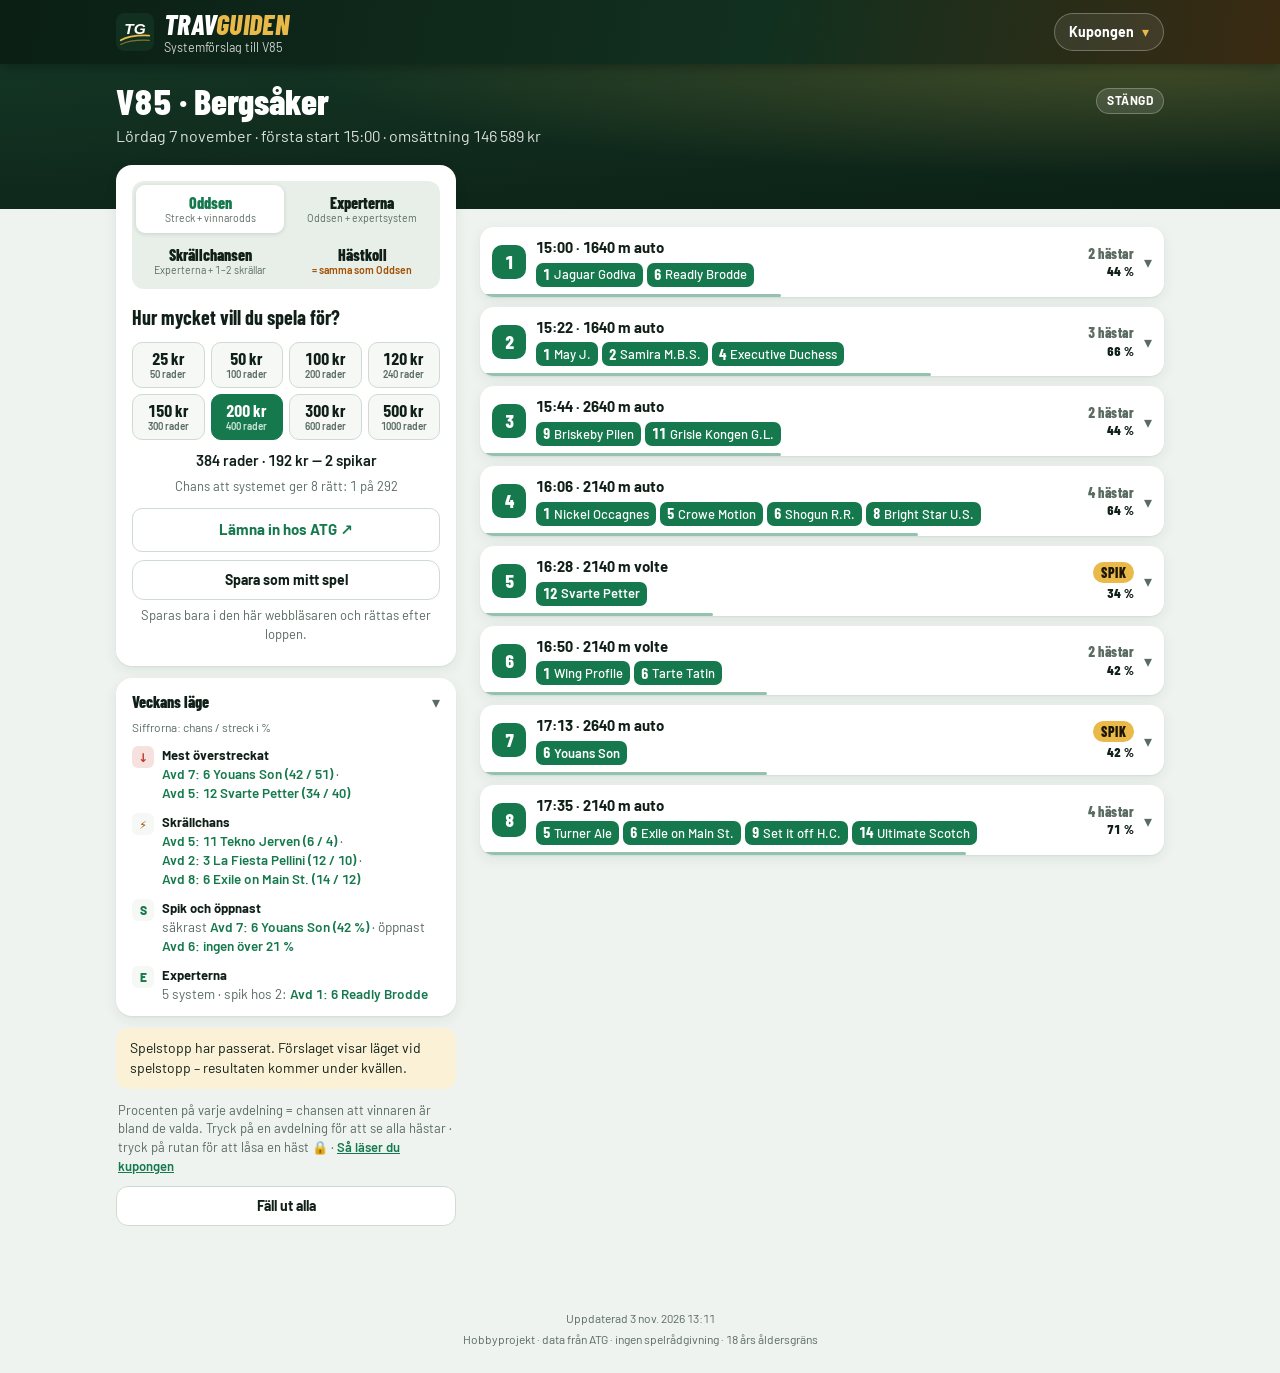
==== commit a64cfdf2: "Mina spel: spel som inte är avgjorda går att ta bort Kupongen listar omgångens sparade spel med × un" ====
--- a/docs/index.html
+++ b/docs/index.html
@@ -14,8 +14,8 @@
 <link rel="preconnect" href="https://fonts.googleapis.com">
 <link rel="preconnect" href="https://fonts.gstatic.com" crossorigin>
 <link rel="stylesheet" href="https://fonts.googleapis.com/css2?family=Barlow:wght@400;500;600;700&family=Barlow+Condensed:wght@600;700;800&display=swap">
-<link rel="stylesheet" href="app.css?v=20261103g">
-<script type="module" src="app.js?v=20261103g"></script>
+<link rel="stylesheet" href="app.css?v=20261103h">
+<script type="module" src="app.js?v=20261103h"></script>
 </head>
 <body data-vy="kupong">
 <header class="topp">
@@ -72,6 +72,7 @@
           <a id="lamna-in" class="lamna-in" href="https://www.atg.se/spel/V85" target="_blank" rel="noopener noreferrer">Lämna in hos ATG<span class="sr-only"> (öppnas i nytt fönster)</span> <span aria-hidden="true">↗</span></a>
           <button id="spara-spel" class="knapp spara-spel" type="button">Spara som mitt spel</button>
           <p id="spara-info" class="forklaring-kort"></p>
+          <ul id="sparade-spel" class="sparade-spel"></ul>
         </section>
         <details id="veckolage" class="kort veckolage" open hidden>
           <summary>Veckans läge</summary>
@@ -149,7 +150,7 @@
     <section class="kort nytt" aria-labelledby="nytt-rubrik">
       <h2 id="nytt-rubrik">Nytt i Travguiden</h2>
       <ul class="nytt-lista">
-        <li><time datetime="2026-11-03">3 nov</time> <b>Mina spel:</b> spara systemet du spelat – det rättas automatiskt under Förra omgången (sparas bara i webbläsaren).</li>
+        <li><time datetime="2026-11-03">3 nov</time> <b>Mina spel:</b> spara systemet du spelat – det rättas automatiskt under Förra omgången (sparas bara i webbläsaren). Ta bort med × på kupongen eller under Förra omgången.</li>
         <li><time datetime="2026-11-03">3 nov</time> <b>Kupongen:</b> chansen att vinnaren är med i varje avdelning, en list med rader och Lämna in längst ner i mobilen, och "= samma som Oddsen" på förslag som ger samma system.</li>
         <li><time datetime="2026-11-03">3 nov</time> <b>Veckans läge</b> på kupongen och <b>Expertligan</b> under Förra omgången.</li>
         <li><time datetime="2026-11-02">2 nov</time> Utländska banor: appen säger till när vinnarodds och Hästkoll saknas. Förberett för V75 den 28 november.</li>
--- a/docs/app.css
+++ b/docs/app.css
@@ -296,6 +296,9 @@
 .minaspel-lista li > div { flex: 1; min-width: 0; }
 .minaspel-lista li > div > b { display: block; font-size: 13.5px; }
 .minaspel-lista li > div > span { display: block; color: var(--dampad); }
+.sparade-spel { list-style: none; margin: 6px 0 0; padding: 0; }
+.sparade-spel li { display: flex; align-items: center; justify-content: space-between; gap: 8px; padding: 6px 0;
+  border-top: 1px solid var(--linje); font-size: 13.5px; }
 .minaspel-totalt { font-size: 13.5px; margin: 10px 0 0; }
 .ta-bort { flex: none; width: 28px; height: 28px; border-radius: 8px; border: 1px solid var(--linje); background: var(--yta-2);
   color: var(--dampad); font-size: 16px; line-height: 1; cursor: pointer; }
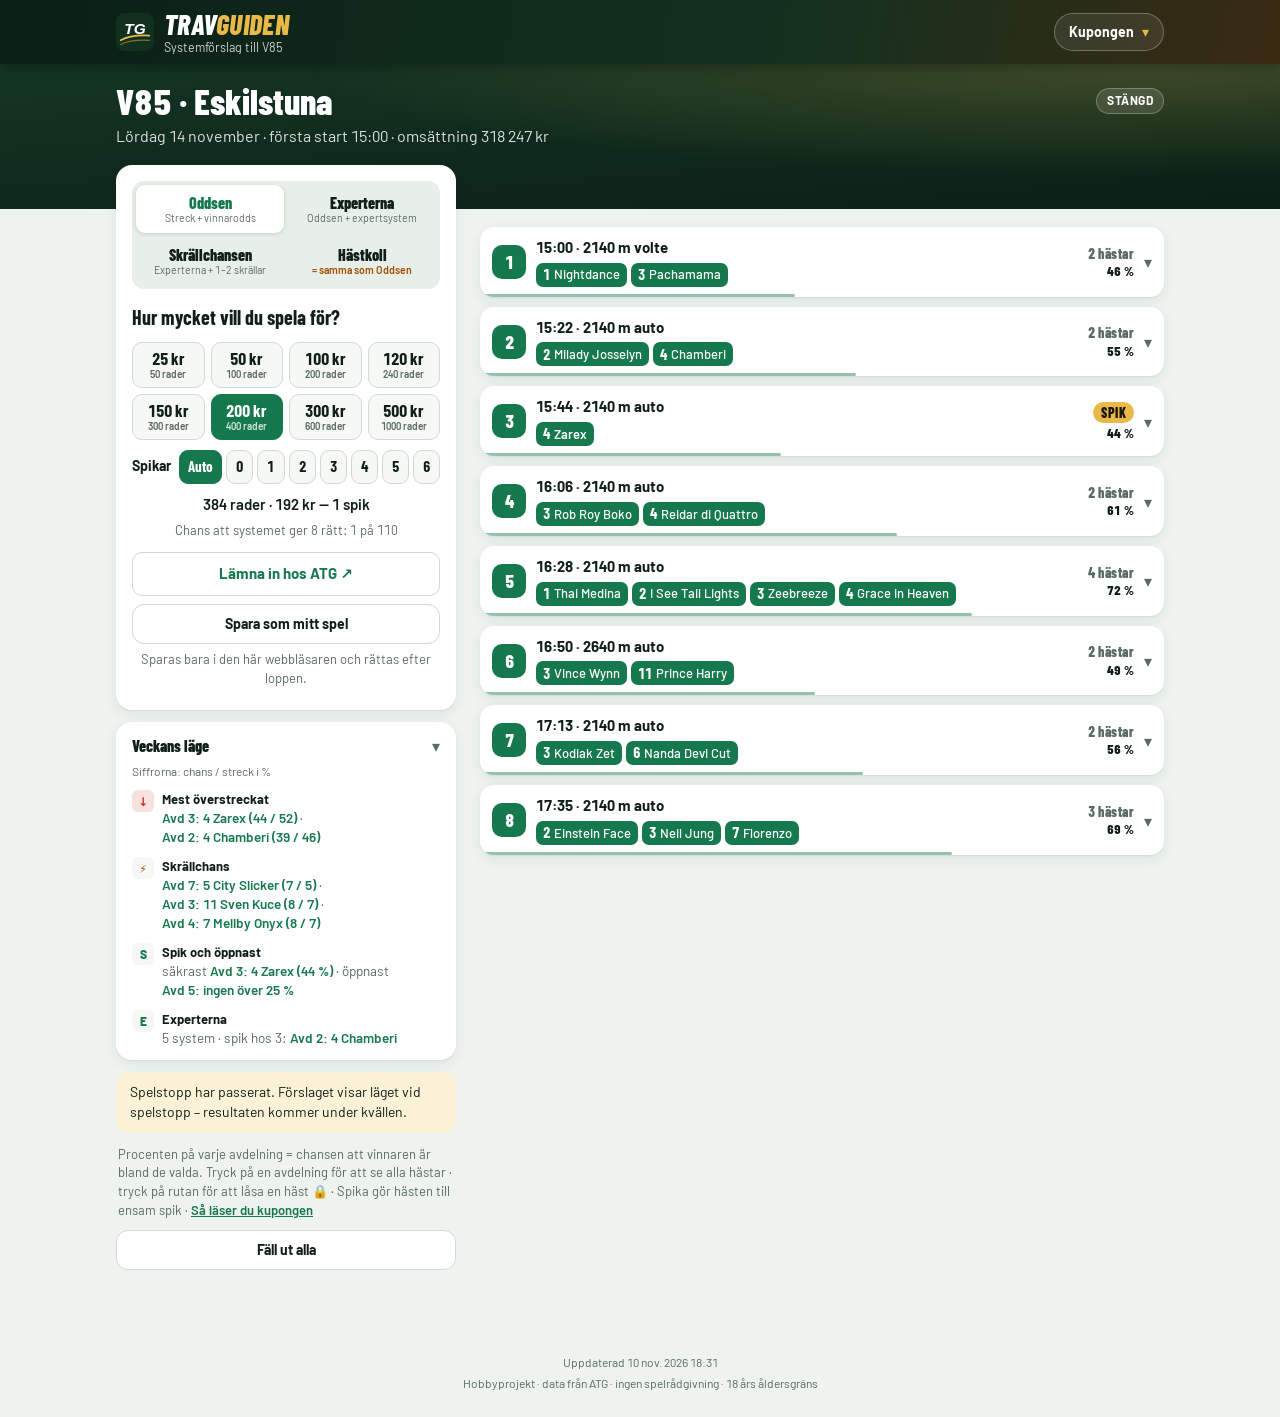
==== commit a37366e6: "Kupongen: välj antal spikar och spika egna hästar - Raden Spikar under insatsen: Auto (optimeraren v" ====
--- a/docs/index.html
+++ b/docs/index.html
@@ -14,8 +14,8 @@
 <link rel="preconnect" href="https://fonts.googleapis.com">
 <link rel="preconnect" href="https://fonts.gstatic.com" crossorigin>
 <link rel="stylesheet" href="https://fonts.googleapis.com/css2?family=Barlow:wght@400;500;600;700&family=Barlow+Condensed:wght@600;700;800&display=swap">
-<link rel="stylesheet" href="app.css?v=20261103h">
-<script type="module" src="app.js?v=20261103h"></script>
+<link rel="stylesheet" href="app.css?v=20261110a">
+<script type="module" src="app.js?v=20261110a"></script>
 </head>
 <body data-vy="kupong">
 <header class="topp">
@@ -65,6 +65,10 @@
           </div>
           <h2 id="budget-rubrik" class="kort-rubrik">Hur mycket vill du spela för?</h2>
           <div id="budgetknappar" class="budgetknappar" role="radiogroup" aria-label="Insats"></div>
+          <div class="spikval">
+            <span class="spikval-rubrik" id="spikval-rubrik">Spikar</span>
+            <div id="spikknappar" class="spikknappar" role="radiogroup" aria-labelledby="spikval-rubrik"></div>
+          </div>
           <p id="sammanfattning" class="sammanfattning" aria-live="polite"></p>
           <p id="systemchans" class="forklaring-kort"></p>
           <p id="forslag-info" class="forklaring-kort" aria-live="polite" hidden></p>
@@ -79,7 +83,7 @@
           <div id="veckolage-innehall"></div>
         </details>
         <div id="banner" class="banner" hidden></div>
-        <p class="tips-rad">Procenten på varje avdelning = chansen att vinnaren är bland de valda. Tryck på en avdelning för att se alla hästar · tryck på rutan för att låsa en häst 🔒 · <a href="#om">Så läser du kupongen</a></p>
+        <p class="tips-rad">Procenten på varje avdelning = chansen att vinnaren är bland de valda. Tryck på en avdelning för att se alla hästar · tryck på rutan för att låsa en häst 🔒 · Spika gör hästen till ensam spik · <a href="#om">Så läser du kupongen</a></p>
         <div class="knapprad">
           <button id="fall-alla" class="knapp" type="button">Fäll ut alla</button>
           <button id="rensa" class="knapp" type="button" hidden>Rensa låsningar</button>
@@ -150,6 +154,7 @@
     <section class="kort nytt" aria-labelledby="nytt-rubrik">
       <h2 id="nytt-rubrik">Nytt i Travguiden</h2>
       <ul class="nytt-lista">
+        <li><time datetime="2026-11-10">10 nov</time> <b>Spikar:</b> välj hur många spikar systemet ska ha, och spika egna hästar med Spika på hästraden.</li>
         <li><time datetime="2026-11-03">3 nov</time> <b>Mina spel:</b> spara systemet du spelat – det rättas automatiskt under Förra omgången (sparas bara i webbläsaren). Ta bort med × på kupongen eller under Förra omgången.</li>
         <li><time datetime="2026-11-03">3 nov</time> <b>Kupongen:</b> chansen att vinnaren är med i varje avdelning, en list med rader och Lämna in längst ner i mobilen, och "= samma som Oddsen" på förslag som ger samma system.</li>
         <li><time datetime="2026-11-03">3 nov</time> <b>Veckans läge</b> på kupongen och <b>Expertligan</b> under Förra omgången.</li>
@@ -175,6 +180,7 @@
         <li><b>Chans</b> – Travguidens bedömning av hur troligt det är att hästen vinner.</li>
         <li><span class="prick inline" aria-hidden="true"></span> <b>Orange prick</b> – chansen är minst två procentenheter högre än strecken. Hästen är understreckad och betalar mer om den vinner.</li>
         <li>Gröna rutor är systemets hästar. Tryck på en ruta för att låsa hästen 🔒 – den kommer då alltid med, och resten av systemet räknas om runt den.</li>
+        <li><b>Spika</b> på en häst gör den till ensam häst i avdelningen. Under insatsen väljer du hur många spikar systemet ska ha (<b>Auto</b> = Travguiden väljer); dina egna spikar räknas in, och resten väljer systemet.</li>
       </ul>
     </section>
     <section class="kort">
--- a/docs/app.css
+++ b/docs/app.css
@@ -223,7 +223,22 @@
 .hastar { list-style: none; margin: 0; padding: 0; }
 .hast { border-top: 1px solid var(--linje); }
 .hast:first-child { border-top: 0; }
-.hast-rad { display: grid; grid-template-columns: minmax(0, 1fr) auto; align-items: center; }
+.hast-rad { display: grid; grid-template-columns: minmax(0, 1fr) auto auto; align-items: center; }
+.spika {
+  margin: 0 10px 0 0; min-height: 34px; padding: 0 9px; border-radius: 9px; border: 1.5px solid var(--ruta-kant);
+  background: var(--yta); color: var(--primar); font-weight: 700; font-size: 12.5px; cursor: pointer; white-space: nowrap;
+}
+.spika.spikad { background: var(--gul); border-color: var(--gul); color: var(--gul-text); }
+.hast-rad .valruta { margin-right: 6px; }
+.spikval { display: flex; align-items: center; gap: 8px; margin-top: 10px; }
+.spikval-rubrik { flex: none; font-weight: 700; font-size: 14px; }
+.spikknappar { flex: 1; display: grid; grid-template-columns: 1.6fr repeat(7, 1fr); gap: 4px; }
+.spikknappar button {
+  min-height: 34px; border-radius: 9px; border: 1.5px solid var(--ruta-kant); background: var(--yta-2);
+  font-family: var(--rubrikfont); font-weight: 700; font-size: 15px; cursor: pointer; padding: 0;
+}
+.spikknappar button[aria-checked="true"] { background: var(--primar); color: var(--vald-text); border-color: var(--primar); }
+.spikknappar button:disabled { opacity: .35; cursor: default; }
 .hast-info {
   display: grid; grid-template-columns: 28px minmax(0, 1fr); gap: 10px; align-items: center; width: 100%;
   padding: 7px 4px 7px 12px; background: none; border: 0; text-align: left; cursor: pointer; min-width: 0;
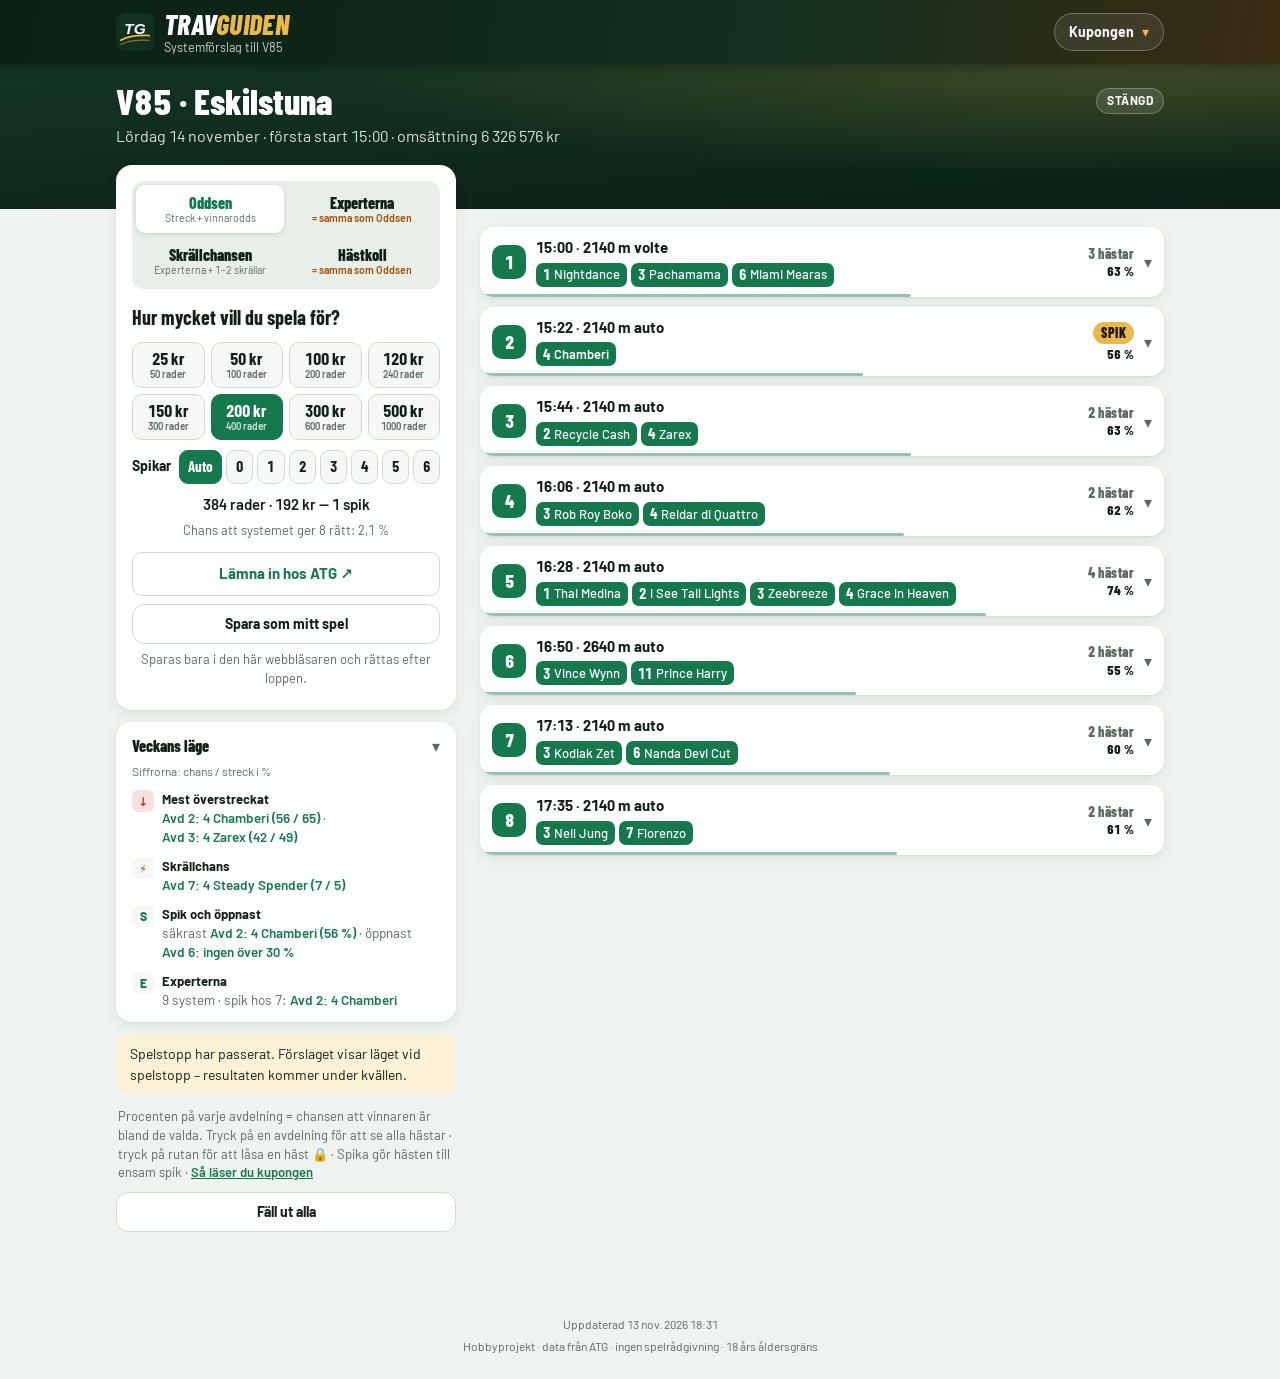
==== commit 12f3bdb9: "Jackpot i kupongens rubrik ATG:s jackpotAmount (öre) sparas per omgång i kr (migrering 010) och expo" ====
--- a/docs/index.html
+++ b/docs/index.html
@@ -14,8 +14,8 @@
 <link rel="preconnect" href="https://fonts.googleapis.com">
 <link rel="preconnect" href="https://fonts.gstatic.com" crossorigin>
 <link rel="stylesheet" href="https://fonts.googleapis.com/css2?family=Barlow:wght@400;500;600;700&family=Barlow+Condensed:wght@600;700;800&display=swap">
-<link rel="stylesheet" href="app.css?v=20261110a">
-<script type="module" src="app.js?v=20261110a"></script>
+<link rel="stylesheet" href="app.css?v=20261113a">
+<script type="module" src="app.js?v=20261113a"></script>
 </head>
 <body data-vy="kupong">
 <header class="topp">
@@ -52,6 +52,7 @@
         </div>
         <p id="underrubrik"></p>
         <p id="nedrakning" class="nedrakning" hidden></p>
+        <p id="jackpot" class="jackpot" hidden></p>
       </div>
     </div>
     <div class="innehall tva-kolumner">
@@ -154,6 +155,7 @@
     <section class="kort nytt" aria-labelledby="nytt-rubrik">
       <h2 id="nytt-rubrik">Nytt i Travguiden</h2>
       <ul class="nytt-lista">
+        <li><time datetime="2026-11-13">13 nov</time> <b>Jackpot</b> visas i kupongens rubrik när det finns extra pengar i potten för alla rätt.</li>
         <li><time datetime="2026-11-10">10 nov</time> <b>Spikar:</b> välj hur många spikar systemet ska ha, och spika egna hästar med Spika på hästraden.</li>
         <li><time datetime="2026-11-03">3 nov</time> <b>Mina spel:</b> spara systemet du spelat – det rättas automatiskt under Förra omgången (sparas bara i webbläsaren). Ta bort med × på kupongen eller under Förra omgången.</li>
         <li><time datetime="2026-11-03">3 nov</time> <b>Kupongen:</b> chansen att vinnaren är med i varje avdelning, en list med rader och Lämna in längst ner i mobilen, och "= samma som Oddsen" på förslag som ger samma system.</li>
--- a/docs/app.css
+++ b/docs/app.css
@@ -109,6 +109,11 @@
 .status.oppen::before { content: ""; display: inline-block; width: 7px; height: 7px; border-radius: 50%; background: #5ee08f; margin-right: 6px; vertical-align: 1px; }
 h1 { font-family: var(--rubrikfont); font-size: 36px; font-weight: 800; line-height: 1.05; }
 .omgang p { margin-top: 4px; opacity: .85; }
+.jackpot {
+  display: inline-flex; margin: 12px 0 0 6px !important; font-weight: 700; font-size: 14px; opacity: 1 !important;
+  border: 1.5px solid var(--gul); color: var(--gul); padding: 5px 12px; border-radius: 999px;
+}
+.jackpot[hidden] { display: none; }
 .nedrakning {
   display: inline-flex; margin-top: 12px !important; opacity: 1 !important; font-weight: 700; font-size: 14px;
   background: var(--gul); color: var(--gul-text); padding: 6px 12px; border-radius: 999px;
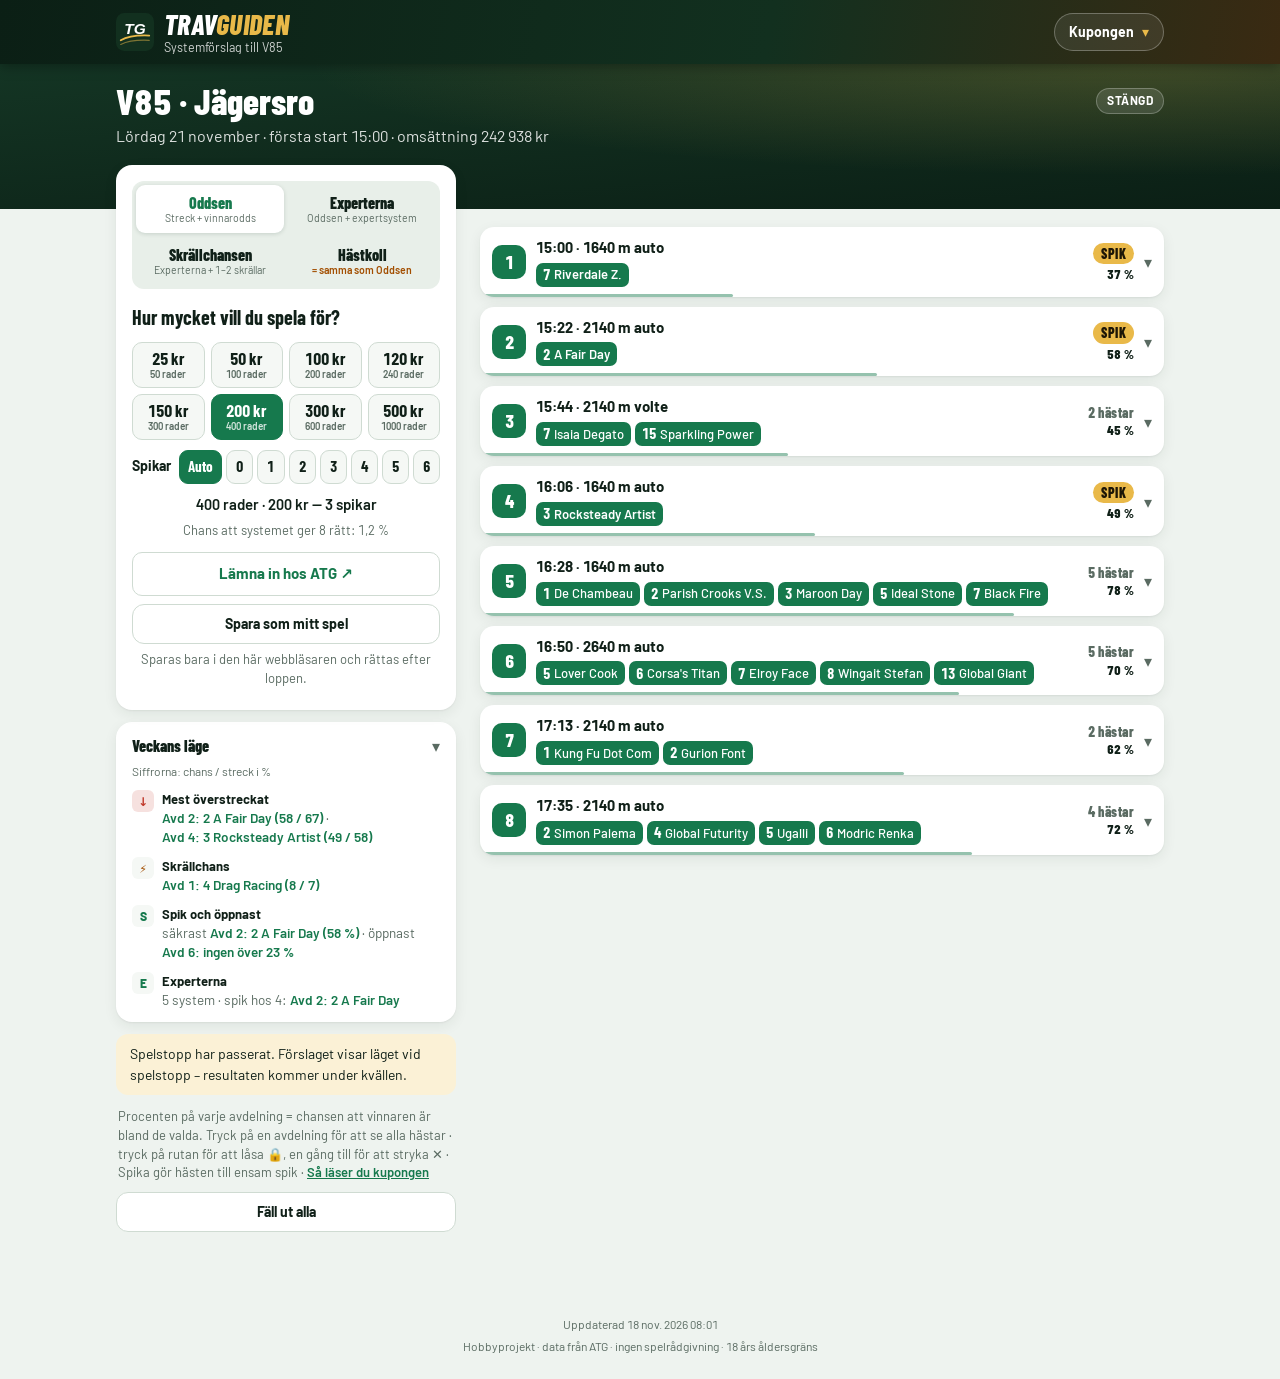
==== commit 4eabb6d5: "Kupongen: stryk en häst ur systemet Rutan på hästraden växlar nu valfri → låst 🔒 → struken ✕ → valfr" ====
--- a/docs/index.html
+++ b/docs/index.html
@@ -14,8 +14,8 @@
 <link rel="preconnect" href="https://fonts.googleapis.com">
 <link rel="preconnect" href="https://fonts.gstatic.com" crossorigin>
 <link rel="stylesheet" href="https://fonts.googleapis.com/css2?family=Barlow:wght@400;500;600;700&family=Barlow+Condensed:wght@600;700;800&display=swap">
-<link rel="stylesheet" href="app.css?v=20261113a">
-<script type="module" src="app.js?v=20261113a"></script>
+<link rel="stylesheet" href="app.css?v=20261118a">
+<script type="module" src="app.js?v=20261118a"></script>
 </head>
 <body data-vy="kupong">
 <header class="topp">
@@ -84,7 +84,7 @@
           <div id="veckolage-innehall"></div>
         </details>
         <div id="banner" class="banner" hidden></div>
-        <p class="tips-rad">Procenten på varje avdelning = chansen att vinnaren är bland de valda. Tryck på en avdelning för att se alla hästar · tryck på rutan för att låsa en häst 🔒 · Spika gör hästen till ensam spik · <a href="#om">Så läser du kupongen</a></p>
+        <p class="tips-rad">Procenten på varje avdelning = chansen att vinnaren är bland de valda. Tryck på en avdelning för att se alla hästar · tryck på rutan för att låsa 🔒, en gång till för att stryka ✕ · Spika gör hästen till ensam spik · <a href="#om">Så läser du kupongen</a></p>
         <div class="knapprad">
           <button id="fall-alla" class="knapp" type="button">Fäll ut alla</button>
           <button id="rensa" class="knapp" type="button" hidden>Rensa låsningar</button>
@@ -155,6 +155,7 @@
     <section class="kort nytt" aria-labelledby="nytt-rubrik">
       <h2 id="nytt-rubrik">Nytt i Travguiden</h2>
       <ul class="nytt-lista">
+        <li><time datetime="2026-11-18">18 nov</time> <b>Stryk häst:</b> tryck två gånger på en hästs ruta (🔒, sedan ✕) för att ta bort den ur systemet, till exempel om du tycker att systemet tagit med för många hästar i ett lopp.</li>
         <li><time datetime="2026-11-13">13 nov</time> <b>Jackpot</b> visas i kupongens rubrik när det finns extra pengar i potten för alla rätt.</li>
         <li><time datetime="2026-11-10">10 nov</time> <b>Spikar:</b> välj hur många spikar systemet ska ha, och spika egna hästar med Spika på hästraden.</li>
         <li><time datetime="2026-11-03">3 nov</time> <b>Mina spel:</b> spara systemet du spelat – det rättas automatiskt under Förra omgången (sparas bara i webbläsaren). Ta bort med × på kupongen eller under Förra omgången.</li>
@@ -181,7 +182,7 @@
         <li><b>Streck</b> – hur stor del av spelarna som valt hästen.</li>
         <li><b>Chans</b> – Travguidens bedömning av hur troligt det är att hästen vinner.</li>
         <li><span class="prick inline" aria-hidden="true"></span> <b>Orange prick</b> – chansen är minst två procentenheter högre än strecken. Hästen är understreckad och betalar mer om den vinner.</li>
-        <li>Gröna rutor är systemets hästar. Tryck på en ruta för att låsa hästen 🔒 – den kommer då alltid med, och resten av systemet räknas om runt den.</li>
+        <li>Gröna rutor är systemets hästar. Tryck på en ruta för att låsa hästen 🔒 – den kommer då alltid med, och resten av systemet räknas om runt den. Tryck en gång till för att stryka hästen ✕ – den kommer då aldrig med, och pengarna läggs där de gör mest nytta, kanske i en annan avdelning. Ett tredje tryck gör hästen valfri igen.</li>
         <li><b>Spika</b> på en häst gör den till ensam häst i avdelningen. Under insatsen väljer du hur många spikar systemet ska ha (<b>Auto</b> = Travguiden väljer); dina egna spikar räknas in, och resten väljer systemet.</li>
       </ul>
     </section>
--- a/docs/app.css
+++ b/docs/app.css
@@ -280,6 +280,11 @@
 .hast.vald .startnr { background: var(--primar); border-color: var(--primar); color: #fff; }
 .hast.last .valruta { box-shadow: 0 0 0 2px var(--gul); border-color: var(--gul); }
 .las { position: absolute; top: -7px; left: -6px; font-size: 11px; }
+.hast.utesluten .valruta { border-style: dashed; border-color: var(--fel); background: transparent; }
+.hast.utesluten .valruta .del { opacity: .45; }
+.hast.utesluten .hastnamn { color: var(--dampad); }
+.las.ute { display: grid; place-items: center; width: 16px; height: 16px; border-radius: 50%; background: var(--fel);
+  color: #fff; font-size: 10px; font-weight: 800; line-height: 1; }
 .prick { position: absolute; top: 3px; right: 3px; width: 8px; height: 8px; border-radius: 50%; background: var(--orange); box-shadow: 0 0 0 1.5px var(--yta-2); }
 .hast.vald .prick { box-shadow: 0 0 0 1.5px var(--primar); }
 .prick.inline { position: static; display: inline-block; vertical-align: -1px; box-shadow: none; }
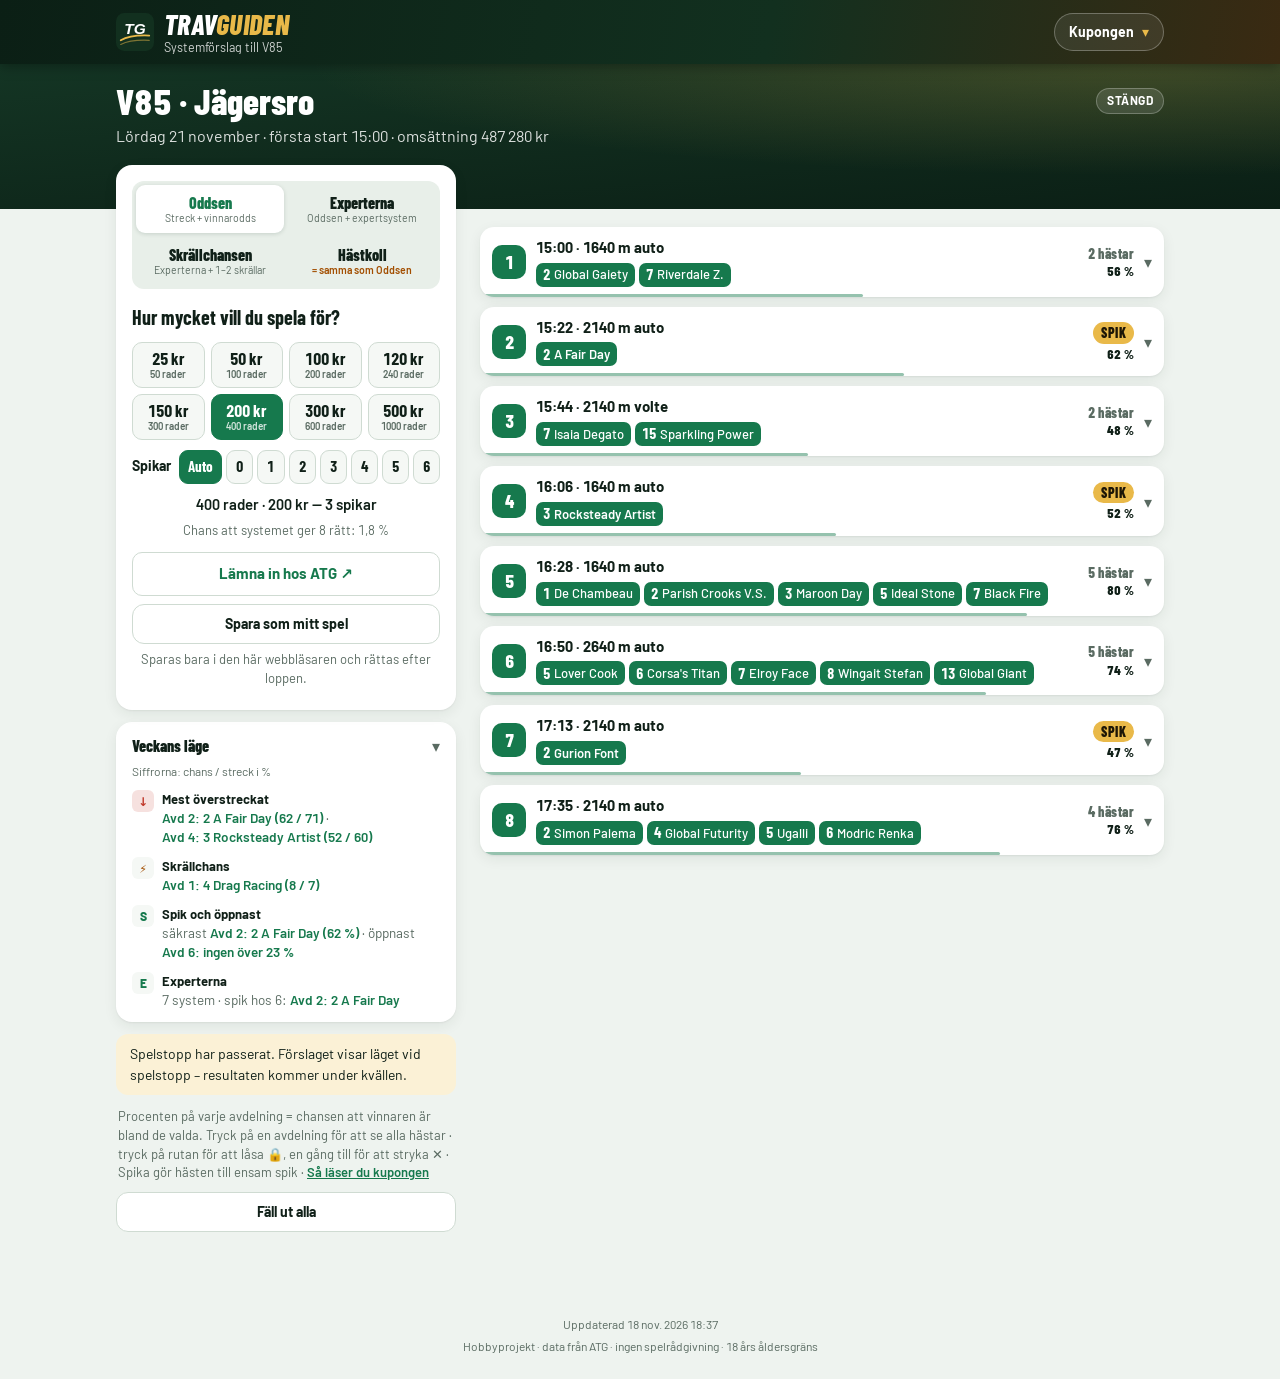
==== commit a30faa9f: "Nytt i Travguiden: AI fungerar igen Co-Authored-By: Claude Opus 5.5 <noreply@anthropic.com> Claude-S" ====
--- a/docs/index.html
+++ b/docs/index.html
@@ -155,6 +155,7 @@
     <section class="kort nytt" aria-labelledby="nytt-rubrik">
       <h2 id="nytt-rubrik">Nytt i Travguiden</h2>
       <ul class="nytt-lista">
+        <li><time datetime="2026-11-18">18 nov</time> <b>AI-kommentarerna och Hästkoll</b> fungerar igen efter två veckors uppehåll – Google hade ändrat sitt gränssnitt.</li>
         <li><time datetime="2026-11-18">18 nov</time> <b>Stryk häst:</b> tryck två gånger på en hästs ruta (🔒, sedan ✕) för att ta bort den ur systemet, till exempel om du tycker att systemet tagit med för många hästar i ett lopp.</li>
         <li><time datetime="2026-11-13">13 nov</time> <b>Jackpot</b> visas i kupongens rubrik när det finns extra pengar i potten för alla rätt.</li>
         <li><time datetime="2026-11-10">10 nov</time> <b>Spikar:</b> välj hur många spikar systemet ska ha, och spika egna hästar med Spika på hästraden.</li>
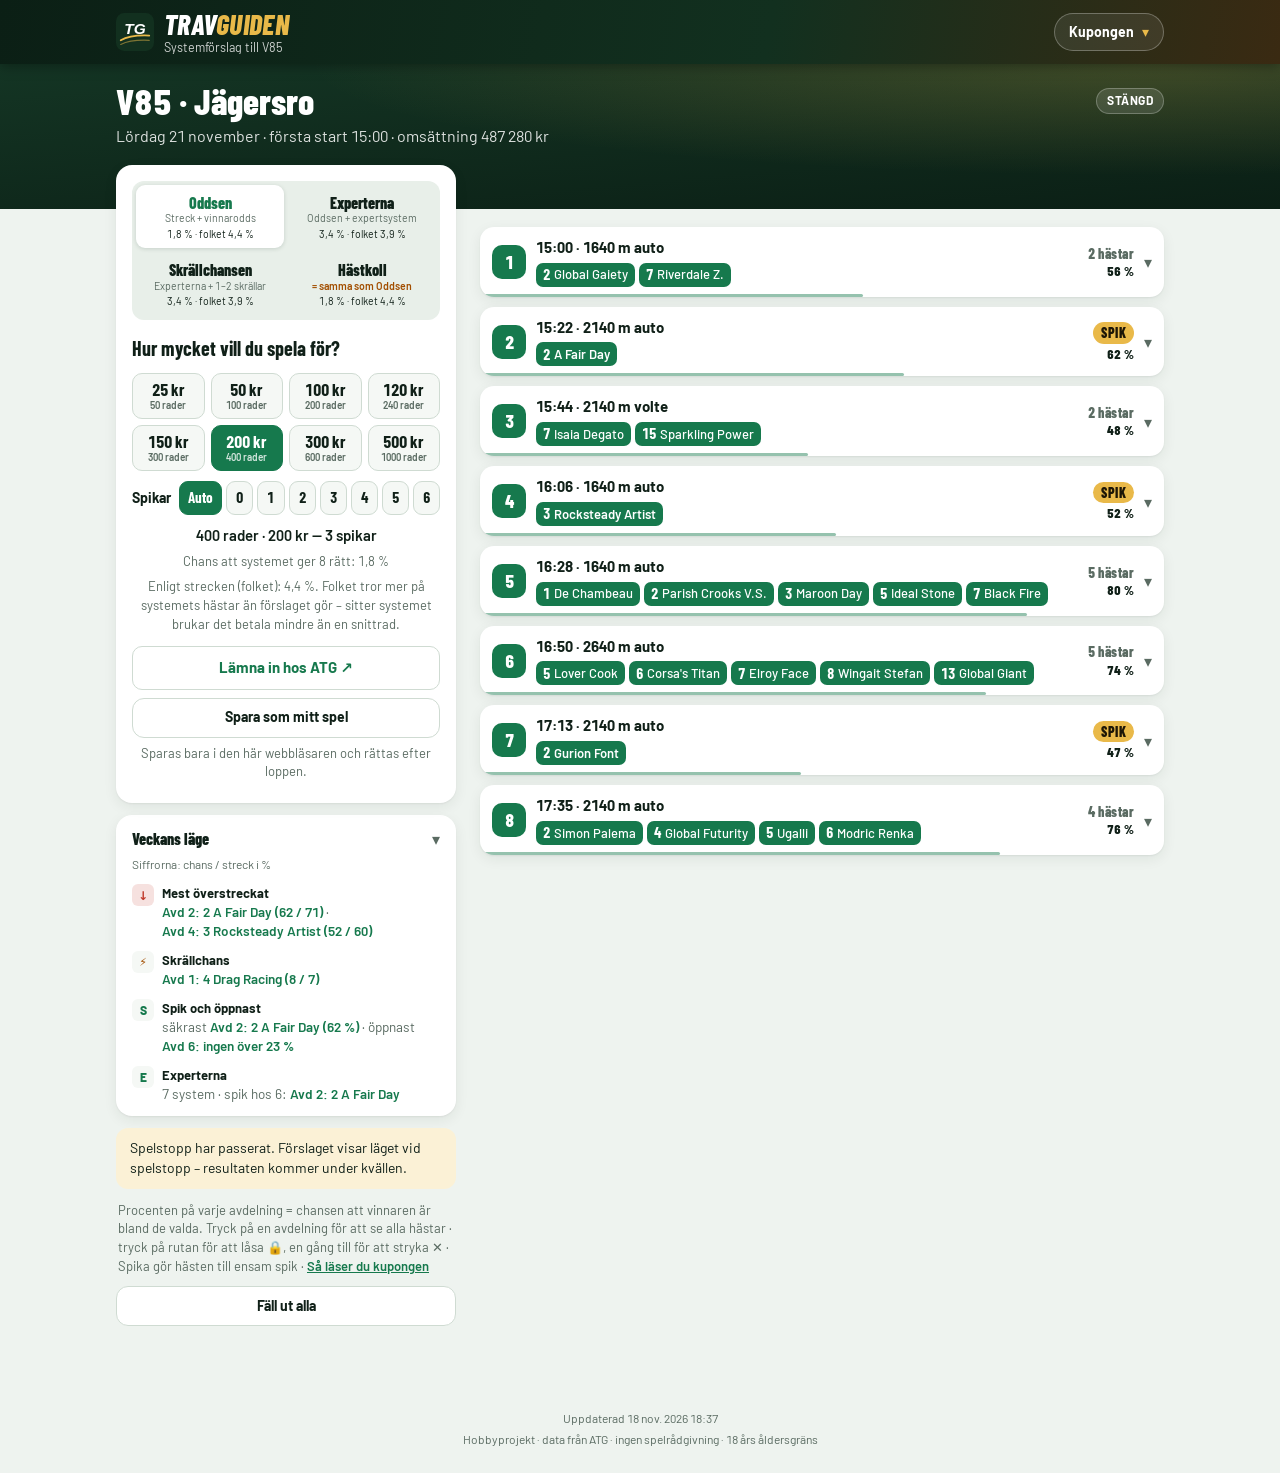
==== commit cfe5272d: "Kupongen: systemets chans mot folkets Varje förslagsknapp visar chansen för alla rätt enligt förslag" ====
--- a/docs/index.html
+++ b/docs/index.html
@@ -14,8 +14,8 @@
 <link rel="preconnect" href="https://fonts.googleapis.com">
 <link rel="preconnect" href="https://fonts.gstatic.com" crossorigin>
 <link rel="stylesheet" href="https://fonts.googleapis.com/css2?family=Barlow:wght@400;500;600;700&family=Barlow+Condensed:wght@600;700;800&display=swap">
-<link rel="stylesheet" href="app.css?v=20261118a">
-<script type="module" src="app.js?v=20261118a"></script>
+<link rel="stylesheet" href="app.css?v=20261118b">
+<script type="module" src="app.js?v=20261118b"></script>
 </head>
 <body data-vy="kupong">
 <header class="topp">
@@ -72,6 +72,7 @@
           </div>
           <p id="sammanfattning" class="sammanfattning" aria-live="polite"></p>
           <p id="systemchans" class="forklaring-kort"></p>
+          <p id="folkchans" class="forklaring-kort"></p>
           <p id="forslag-info" class="forklaring-kort" aria-live="polite" hidden></p>
           <p id="fel" class="fel" role="alert" hidden></p>
           <a id="lamna-in" class="lamna-in" href="https://www.atg.se/spel/V85" target="_blank" rel="noopener noreferrer">Lämna in hos ATG<span class="sr-only"> (öppnas i nytt fönster)</span> <span aria-hidden="true">↗</span></a>
@@ -155,6 +156,7 @@
     <section class="kort nytt" aria-labelledby="nytt-rubrik">
       <h2 id="nytt-rubrik">Nytt i Travguiden</h2>
       <ul class="nytt-lista">
+        <li><time datetime="2026-11-18">18 nov</time> <b>Folket:</b> varje förslag visar systemets chans för alla rätt bredvid folkets (räknad på strecken), så att man ser hur mycket förslagen går mot folket.</li>
         <li><time datetime="2026-11-18">18 nov</time> <b>AI-kommentarerna och Hästkoll</b> fungerar igen efter två veckors uppehåll – Google hade ändrat sitt gränssnitt.</li>
         <li><time datetime="2026-11-18">18 nov</time> <b>Stryk häst:</b> tryck två gånger på en hästs ruta (🔒, sedan ✕) för att ta bort den ur systemet, till exempel om du tycker att systemet tagit med för många hästar i ett lopp.</li>
         <li><time datetime="2026-11-13">13 nov</time> <b>Jackpot</b> visas i kupongens rubrik när det finns extra pengar i potten för alla rätt.</li>
@@ -184,6 +186,7 @@
         <li><b>Chans</b> – Travguidens bedömning av hur troligt det är att hästen vinner.</li>
         <li><span class="prick inline" aria-hidden="true"></span> <b>Orange prick</b> – chansen är minst två procentenheter högre än strecken. Hästen är understreckad och betalar mer om den vinner.</li>
         <li>Gröna rutor är systemets hästar. Tryck på en ruta för att låsa hästen 🔒 – den kommer då alltid med, och resten av systemet räknas om runt den. Tryck en gång till för att stryka hästen ✕ – den kommer då aldrig med, och pengarna läggs där de gör mest nytta, kanske i en annan avdelning. Ett tredje tryck gör hästen valfri igen.</li>
+        <li><b>Folket</b> – under systemets chans för alla rätt står samma chans räknad på strecken, och på varje förslag står båda (till exempel "0,8 % · folket 2,4 %"). Är folkets chans högre tror folket mer på systemets hästar än förslaget gör, och sitter systemet brukar det betala mindre än en snittrad. Det är vanligt i V85, där favoriterna är överstreckade: de vinner omkring 10 % mer sällan än strecken säger. Systemen har ändå med dem, eftersom man måste träffa alla avdelningar. Siffran gäller bara högsta vinstgruppen och är aldrig bättre än förslagets egen chans – den lovar ingen vinst.</li>
         <li><b>Spika</b> på en häst gör den till ensam häst i avdelningen. Under insatsen väljer du hur många spikar systemet ska ha (<b>Auto</b> = Travguiden väljer); dina egna spikar räknas in, och resten väljer systemet.</li>
       </ul>
     </section>
--- a/docs/app.css
+++ b/docs/app.css
@@ -131,6 +131,8 @@
 .forslag button[aria-checked="true"] { background: var(--yta); box-shadow: 0 1px 4px rgba(10, 40, 25, .15); }
 .forslag button[aria-checked="true"] b { color: var(--primar); }
 .forslag button.lika span { color: var(--orange-text); font-weight: 600; }
+.forslag button small.folk { display: block; margin-top: 3px; font-size: 10.5px; color: var(--text); font-variant-numeric: tabular-nums; }
+.forslag button small.folk:empty { display: none; }
 .forslag button:focus-visible { outline: 2px solid var(--gul); outline-offset: 2px; }
 .budgetknappar { display: grid; grid-template-columns: repeat(4, 1fr); gap: 6px; }
 .budgetknappar button {
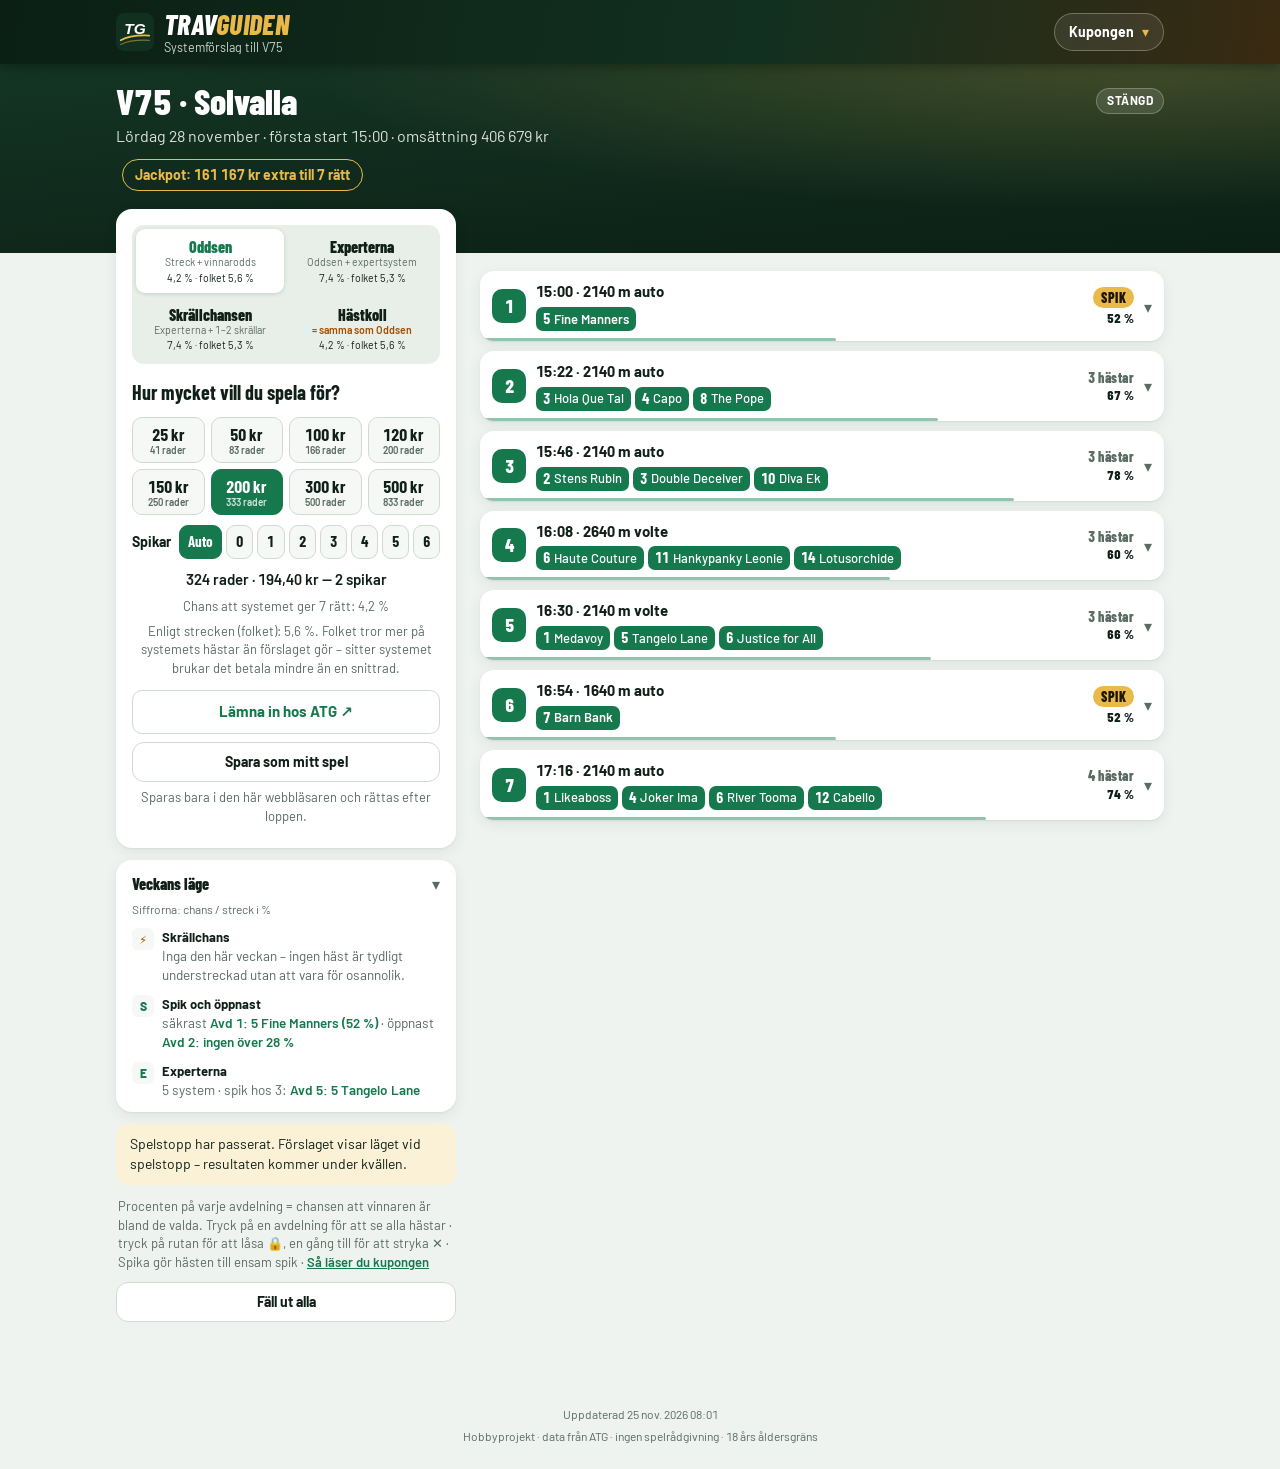
==== commit 077b338f: "Om-sidan: bryt långa felmeddelanden i driftstatusen ATG:s felmeddelande med webbadress (25 nov 2026)" ====
--- a/docs/index.html
+++ b/docs/index.html
@@ -14,8 +14,8 @@
 <link rel="preconnect" href="https://fonts.googleapis.com">
 <link rel="preconnect" href="https://fonts.gstatic.com" crossorigin>
 <link rel="stylesheet" href="https://fonts.googleapis.com/css2?family=Barlow:wght@400;500;600;700&family=Barlow+Condensed:wght@600;700;800&display=swap">
-<link rel="stylesheet" href="app.css?v=20261118b">
-<script type="module" src="app.js?v=20261118b"></script>
+<link rel="stylesheet" href="app.css?v=20261125a">
+<script type="module" src="app.js?v=20261125a"></script>
 </head>
 <body data-vy="kupong">
 <header class="topp">
--- a/docs/app.css
+++ b/docs/app.css
@@ -374,6 +374,7 @@
 .liten { font-size: 13px; }
 .om .driftlista { list-style: none; padding: 0; margin: 10px 0 0; display: grid; gap: 10px; }
 .driftlista li { display: flex; gap: 10px; align-items: flex-start; margin: 0; }
+.driftlista li > :last-child { min-width: 0; overflow-wrap: anywhere; }   /* långa felmeddelanden med webbadresser */
 .driftlista b { font-size: 14px; }
 .om .driftlista p { margin: 1px 0 0; font-size: 13px; color: var(--dampad); line-height: 1.4; }
 .drift-ikon { flex: none; width: 22px; height: 22px; border-radius: 50%; display: grid; place-items: center; font-size: 12px; font-weight: 800; color: #fff; background: var(--dampad); margin-top: 1px; }
